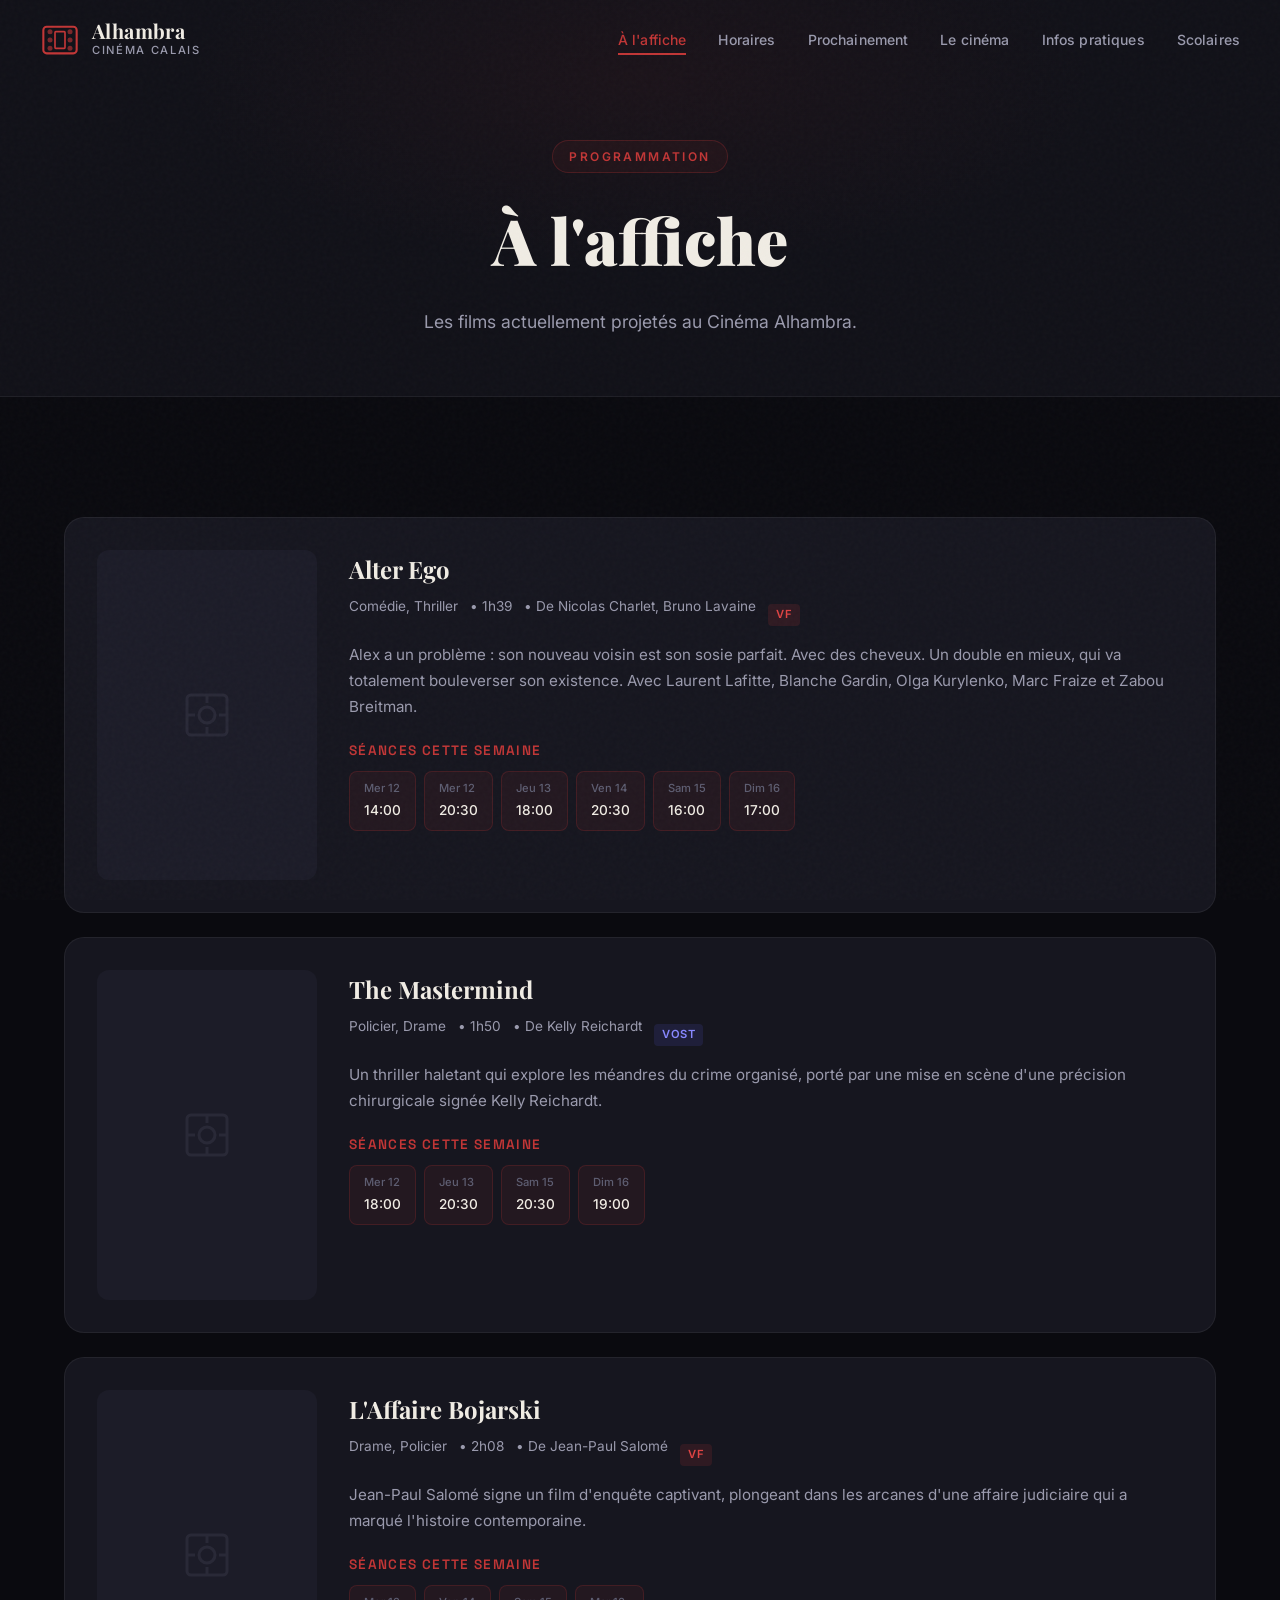
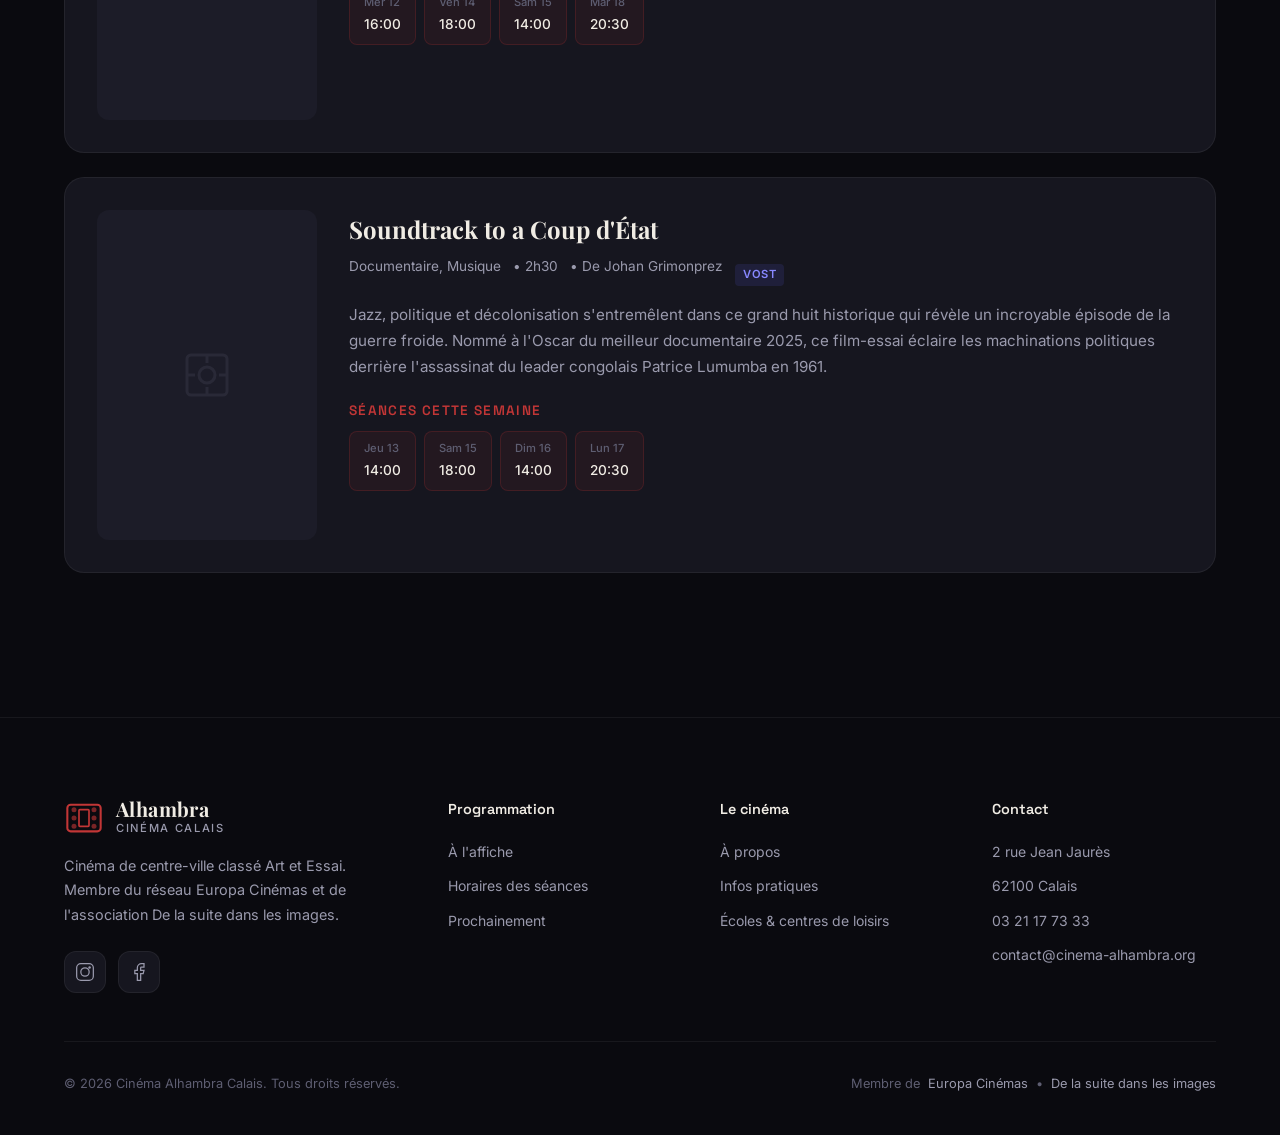
==== a-laffiche.html @ 700be6c0 "Site complet : 6 pages, films réels, couleur rouge Alhambra - Remplace le doré (#d4a847) par le roug" ====
<!DOCTYPE html>
<html lang="fr">
<head>
    <meta charset="UTF-8">
    <meta name="viewport" content="width=device-width, initial-scale=1.0">
    <title>À l'affiche — Cinéma Alhambra Calais</title>
    <meta name="description" content="Films actuellement à l'affiche au Cinéma Alhambra de Calais. Programmation Art et Essai.">
    <link rel="icon" type="image/svg+xml" href="data:image/svg+xml,<svg xmlns='http://www.w3.org/2000/svg' viewBox='0 0 100 100'><text y='.9em' font-size='90'>🎬</text></svg>">
    <link rel="preconnect" href="https://fonts.googleapis.com">
    <link rel="preconnect" href="https://fonts.gstatic.com" crossorigin>
    <link href="https://fonts.googleapis.com/css2?family=Playfair+Display:ital,wght@0,400;0,700;0,900;1,400&family=Inter:wght@300;400;500;600;700&family=Space+Grotesk:wght@400;500;600;700&display=swap" rel="stylesheet">
    <link rel="stylesheet" href="styles.css">
</head>
<body>
    <div class="cursor-glow" id="cursorGlow"></div>
    <div class="film-grain"></div>

    <!-- Navigation -->
    <header class="navbar" id="navbar">
        <div class="navbar-inner">
            <a href="index.html" class="logo">
                <div class="logo-icon"><svg viewBox="0 0 48 48" fill="none"><rect x="4" y="8" width="40" height="32" rx="4" stroke="currentColor" stroke-width="2.5"/><circle cx="12" cy="14" r="3" fill="currentColor" opacity="0.6"/><circle cx="12" cy="24" r="3" fill="currentColor" opacity="0.6"/><circle cx="12" cy="34" r="3" fill="currentColor" opacity="0.6"/><circle cx="36" cy="14" r="3" fill="currentColor" opacity="0.6"/><circle cx="36" cy="24" r="3" fill="currentColor" opacity="0.6"/><circle cx="36" cy="34" r="3" fill="currentColor" opacity="0.6"/><rect x="18" y="14" width="12" height="20" rx="1" stroke="currentColor" stroke-width="2"/></svg></div>
                <div class="logo-text"><span class="logo-name">Alhambra</span><span class="logo-sub">Cinéma Calais</span></div>
            </a>
            <nav class="nav-links">
                <a href="a-laffiche.html" class="nav-link active">À l'affiche</a>
                <a href="horaires.html" class="nav-link">Horaires</a>
                <a href="prochainement.html" class="nav-link">Prochainement</a>
                <a href="le-cinema.html" class="nav-link">Le cinéma</a>
                <a href="infos-pratiques.html" class="nav-link">Infos pratiques</a>
                <a href="scolaires.html" class="nav-link">Scolaires</a>
            </nav>
            <button class="menu-toggle" id="menuToggle" aria-label="Menu"><span></span><span></span><span></span></button>
        </div>
    </header>

    <div class="mobile-nav" id="mobileNav">
        <nav class="mobile-nav-links">
            <a href="a-laffiche.html" class="mobile-nav-link">À l'affiche</a>
            <a href="horaires.html" class="mobile-nav-link">Horaires</a>
            <a href="prochainement.html" class="mobile-nav-link">Prochainement</a>
            <a href="le-cinema.html" class="mobile-nav-link">Le cinéma</a>
            <a href="infos-pratiques.html" class="mobile-nav-link">Infos pratiques</a>
            <a href="scolaires.html" class="mobile-nav-link">Scolaires</a>
        </nav>
    </div>

    <!-- Page Header -->
    <section class="page-header">
        <div class="container">
            <span class="section-tag">Programmation</span>
            <h1>À l'affiche</h1>
            <p>Les films actuellement projetés au Cinéma Alhambra.</p>
        </div>
    </section>

    <!-- Films détaillés -->
    <section class="section">
        <div class="container">

            <!-- Alter Ego -->
            <div class="film-detail reveal">
                <div class="film-detail-poster">
                    <svg viewBox="0 0 24 24" fill="none" stroke="currentColor" stroke-width="1.5"><rect x="2" y="2" width="20" height="20" rx="2"/><circle cx="12" cy="12" r="4"/><path d="M2 12h4m12 0h4M12 2v4m0 12v4"/></svg>
                </div>
                <div class="film-detail-content">
                    <h2>Alter Ego</h2>
                    <div class="film-detail-meta">
                        <span>Comédie, Thriller</span>
                        <span>&bull; 1h39</span>
                        <span>&bull; De Nicolas Charlet, Bruno Lavaine</span>
                        <span class="film-badge vf">VF</span>
                    </div>
                    <p class="film-detail-synopsis">Alex a un problème : son nouveau voisin est son sosie parfait. Avec des cheveux. Un double en mieux, qui va totalement bouleverser son existence. Avec Laurent Lafitte, Blanche Gardin, Olga Kurylenko, Marc Fraize et Zabou Breitman.</p>
                    <div class="film-detail-seances">
                        <h3>Séances cette semaine</h3>
                        <div class="seance-tags">
                            <div class="seance-tag"><span class="seance-day">Mer 12</span>14:00</div>
                            <div class="seance-tag"><span class="seance-day">Mer 12</span>20:30</div>
                            <div class="seance-tag"><span class="seance-day">Jeu 13</span>18:00</div>
                            <div class="seance-tag"><span class="seance-day">Ven 14</span>20:30</div>
                            <div class="seance-tag"><span class="seance-day">Sam 15</span>16:00</div>
                            <div class="seance-tag"><span class="seance-day">Dim 16</span>17:00</div>
                        </div>
                    </div>
                </div>
            </div>

            <!-- The Mastermind -->
            <div class="film-detail reveal">
                <div class="film-detail-poster">
                    <svg viewBox="0 0 24 24" fill="none" stroke="currentColor" stroke-width="1.5"><rect x="2" y="2" width="20" height="20" rx="2"/><circle cx="12" cy="12" r="4"/><path d="M2 12h4m12 0h4M12 2v4m0 12v4"/></svg>
                </div>
                <div class="film-detail-content">
                    <h2>The Mastermind</h2>
                    <div class="film-detail-meta">
                        <span>Policier, Drame</span>
                        <span>&bull; 1h50</span>
                        <span>&bull; De Kelly Reichardt</span>
                        <span class="film-badge vost">VOST</span>
                    </div>
                    <p class="film-detail-synopsis">Un thriller haletant qui explore les méandres du crime organisé, porté par une mise en scène d'une précision chirurgicale signée Kelly Reichardt.</p>
                    <div class="film-detail-seances">
                        <h3>Séances cette semaine</h3>
                        <div class="seance-tags">
                            <div class="seance-tag"><span class="seance-day">Mer 12</span>18:00</div>
                            <div class="seance-tag"><span class="seance-day">Jeu 13</span>20:30</div>
                            <div class="seance-tag"><span class="seance-day">Sam 15</span>20:30</div>
                            <div class="seance-tag"><span class="seance-day">Dim 16</span>19:00</div>
                        </div>
                    </div>
                </div>
            </div>

            <!-- L'Affaire Bojarski -->
            <div class="film-detail reveal">
                <div class="film-detail-poster">
                    <svg viewBox="0 0 24 24" fill="none" stroke="currentColor" stroke-width="1.5"><rect x="2" y="2" width="20" height="20" rx="2"/><circle cx="12" cy="12" r="4"/><path d="M2 12h4m12 0h4M12 2v4m0 12v4"/></svg>
                </div>
                <div class="film-detail-content">
                    <h2>L'Affaire Bojarski</h2>
                    <div class="film-detail-meta">
                        <span>Drame, Policier</span>
                        <span>&bull; 2h08</span>
                        <span>&bull; De Jean-Paul Salomé</span>
                        <span class="film-badge vf">VF</span>
                    </div>
                    <p class="film-detail-synopsis">Jean-Paul Salomé signe un film d'enquête captivant, plongeant dans les arcanes d'une affaire judiciaire qui a marqué l'histoire contemporaine.</p>
                    <div class="film-detail-seances">
                        <h3>Séances cette semaine</h3>
                        <div class="seance-tags">
                            <div class="seance-tag"><span class="seance-day">Mer 12</span>16:00</div>
                            <div class="seance-tag"><span class="seance-day">Ven 14</span>18:00</div>
                            <div class="seance-tag"><span class="seance-day">Sam 15</span>14:00</div>
                            <div class="seance-tag"><span class="seance-day">Mar 18</span>20:30</div>
                        </div>
                    </div>
                </div>
            </div>

            <!-- Soundtrack to a Coup d'État -->
            <div class="film-detail reveal">
                <div class="film-detail-poster">
                    <svg viewBox="0 0 24 24" fill="none" stroke="currentColor" stroke-width="1.5"><rect x="2" y="2" width="20" height="20" rx="2"/><circle cx="12" cy="12" r="4"/><path d="M2 12h4m12 0h4M12 2v4m0 12v4"/></svg>
                </div>
                <div class="film-detail-content">
                    <h2>Soundtrack to a Coup d'État</h2>
                    <div class="film-detail-meta">
                        <span>Documentaire, Musique</span>
                        <span>&bull; 2h30</span>
                        <span>&bull; De Johan Grimonprez</span>
                        <span class="film-badge vost">VOST</span>
                    </div>
                    <p class="film-detail-synopsis">Jazz, politique et décolonisation s'entremêlent dans ce grand huit historique qui révèle un incroyable épisode de la guerre froide. Nommé à l'Oscar du meilleur documentaire 2025, ce film-essai éclaire les machinations politiques derrière l'assassinat du leader congolais Patrice Lumumba en 1961.</p>
                    <div class="film-detail-seances">
                        <h3>Séances cette semaine</h3>
                        <div class="seance-tags">
                            <div class="seance-tag"><span class="seance-day">Jeu 13</span>14:00</div>
                            <div class="seance-tag"><span class="seance-day">Sam 15</span>18:00</div>
                            <div class="seance-tag"><span class="seance-day">Dim 16</span>14:00</div>
                            <div class="seance-tag"><span class="seance-day">Lun 17</span>20:30</div>
                        </div>
                    </div>
                </div>
            </div>

        </div>
    </section>

    <!-- Footer -->
    <footer class="footer">
        <div class="container">
            <div class="footer-grid">
                <div class="footer-brand">
                    <a href="index.html" class="logo">
                        <div class="logo-icon"><svg viewBox="0 0 48 48" fill="none"><rect x="4" y="8" width="40" height="32" rx="4" stroke="currentColor" stroke-width="2.5"/><circle cx="12" cy="14" r="3" fill="currentColor" opacity="0.6"/><circle cx="12" cy="24" r="3" fill="currentColor" opacity="0.6"/><circle cx="12" cy="34" r="3" fill="currentColor" opacity="0.6"/><circle cx="36" cy="14" r="3" fill="currentColor" opacity="0.6"/><circle cx="36" cy="24" r="3" fill="currentColor" opacity="0.6"/><circle cx="36" cy="34" r="3" fill="currentColor" opacity="0.6"/><rect x="18" y="14" width="12" height="20" rx="1" stroke="currentColor" stroke-width="2"/></svg></div>
                        <div class="logo-text"><span class="logo-name">Alhambra</span><span class="logo-sub">Cinéma Calais</span></div>
                    </a>
                    <p class="footer-desc">Cinéma de centre-ville classé Art et Essai. Membre du réseau Europa Cinémas et de l'association De la suite dans les images.</p>
                    <div class="footer-social">
                        <a href="https://www.instagram.com/alhambracalais/" target="_blank" rel="noopener noreferrer" aria-label="Instagram" class="social-link"><svg viewBox="0 0 24 24" fill="none" stroke="currentColor" stroke-width="1.5"><rect x="2" y="2" width="20" height="20" rx="5"/><circle cx="12" cy="12" r="5"/><circle cx="17.5" cy="6.5" r="1.5" fill="currentColor" stroke="none"/></svg></a>
                        <a href="https://www.facebook.com/alhambracalais" target="_blank" rel="noopener noreferrer" aria-label="Facebook" class="social-link"><svg viewBox="0 0 24 24" fill="none" stroke="currentColor" stroke-width="1.5"><path d="M18 2h-3a5 5 0 0 0-5 5v3H7v4h3v8h4v-8h3l1-4h-4V7a1 1 0 0 1 1-1h3z"/></svg></a>
                    </div>
                </div>
                <div class="footer-links-group"><h4>Programmation</h4><ul><li><a href="a-laffiche.html">À l'affiche</a></li><li><a href="horaires.html">Horaires des séances</a></li><li><a href="prochainement.html">Prochainement</a></li></ul></div>
                <div class="footer-links-group"><h4>Le cinéma</h4><ul><li><a href="le-cinema.html">À propos</a></li><li><a href="infos-pratiques.html">Infos pratiques</a></li><li><a href="scolaires.html">Écoles & centres de loisirs</a></li></ul></div>
                <div class="footer-links-group"><h4>Contact</h4><ul><li>2 rue Jean Jaurès</li><li>62100 Calais</li><li><a href="tel:+33321177333">03 21 17 73 33</a></li><li><a href="mailto:contact@cinema-alhambra.org">contact@cinema-alhambra.org</a></li></ul></div>
            </div>
            <div class="footer-bottom">
                <p>&copy; 2026 Cinéma Alhambra Calais. Tous droits réservés.</p>
                <div class="footer-partners"><span>Membre de</span><a href="https://www.europa-cinemas.org/" target="_blank" rel="noopener noreferrer">Europa Cinémas</a><span>&bull;</span><a href="https://www.delasuitedanslesimages.org/" target="_blank" rel="noopener noreferrer">De la suite dans les images</a></div>
            </div>
        </div>
    </footer>
    <script src="script.js"></script>
</body>
</html>
---- styles.css ----
/* ============================================
   CINEMA ALHAMBRA — Modern Redesign
   ============================================ */

/* --- CSS Variables --- */
:root {
    /* Colors */
    --bg-primary: #0a0a0f;
    --bg-secondary: #111118;
    --bg-card: #16161f;
    --bg-card-hover: #1c1c28;

    --text-primary: #f0ece4;
    --text-secondary: #9a9aad;
    --text-muted: #5e5e72;

    --accent: #c23636;
    --accent-light: #e04444;
    --accent-dark: #a02c2c;
    --accent-glow: rgba(194, 54, 54, 0.15);

    --border: rgba(255, 255, 255, 0.06);
    --border-hover: rgba(255, 255, 255, 0.12);

    /* Typography */
    --font-display: 'Playfair Display', Georgia, serif;
    --font-body: 'Inter', -apple-system, BlinkMacSystemFont, sans-serif;
    --font-heading: 'Space Grotesk', sans-serif;

    /* Spacing */
    --section-padding: 120px;
    --container-width: 1200px;

    /* Transitions */
    --ease-out: cubic-bezier(0.16, 1, 0.3, 1);
    --ease-in-out: cubic-bezier(0.65, 0, 0.35, 1);
}

/* --- Reset & Base --- */
*, *::before, *::after {
    margin: 0;
    padding: 0;
    box-sizing: border-box;
}

html {
    font-size: 16px;
    scroll-behavior: smooth;
    -webkit-font-smoothing: antialiased;
    -moz-osx-font-smoothing: grayscale;
}

body {
    font-family: var(--font-body);
    background: var(--bg-primary);
    color: var(--text-primary);
    line-height: 1.6;
    overflow-x: hidden;
}

a {
    color: inherit;
    text-decoration: none;
}

img {
    max-width: 100%;
    display: block;
}

ul {
    list-style: none;
}

/* --- Cursor Glow --- */
.cursor-glow {
    position: fixed;
    width: 400px;
    height: 400px;
    border-radius: 50%;
    background: radial-gradient(circle, var(--accent-glow) 0%, transparent 70%);
    pointer-events: none;
    z-index: 0;
    transform: translate(-50%, -50%);
    opacity: 0;
    transition: opacity 0.5s ease;
}

body:hover .cursor-glow {
    opacity: 1;
}

/* --- Film Grain --- */
.film-grain {
    position: fixed;
    top: 0;
    left: 0;
    width: 100%;
    height: 100%;
    pointer-events: none;
    z-index: 9999;
    opacity: 0.025;
    background-image: url("data:image/svg+xml,%3Csvg viewBox='0 0 256 256' xmlns='http://www.w3.org/2000/svg'%3E%3Cfilter id='noise'%3E%3CfeTurbulence type='fractalNoise' baseFrequency='0.9' numOctaves='4' stitchTiles='stitch'/%3E%3C/filter%3E%3Crect width='100%25' height='100%25' filter='url(%23noise)'/%3E%3C/svg%3E");
    background-repeat: repeat;
}

/* --- Container --- */
.container {
    width: 100%;
    max-width: var(--container-width);
    margin: 0 auto;
    padding: 0 24px;
}

/* --- Reveal Animation --- */
.reveal {
    opacity: 0;
    transform: translateY(40px);
    transition: opacity 0.8s var(--ease-out), transform 0.8s var(--ease-out);
}

.reveal.visible {
    opacity: 1;
    transform: translateY(0);
}

/* --- Navbar --- */
.navbar {
    position: fixed;
    top: 0;
    left: 0;
    right: 0;
    z-index: 1000;
    padding: 0 24px;
    transition: background 0.4s ease, backdrop-filter 0.4s ease, box-shadow 0.4s ease;
}

.navbar.scrolled {
    background: rgba(10, 10, 15, 0.85);
    backdrop-filter: blur(20px);
    -webkit-backdrop-filter: blur(20px);
    box-shadow: 0 1px 0 var(--border);
}

.navbar-inner {
    max-width: var(--container-width);
    margin: 0 auto;
    display: flex;
    align-items: center;
    justify-content: space-between;
    height: 80px;
}

.logo {
    display: flex;
    align-items: center;
    gap: 12px;
    z-index: 1001;
}

.logo-icon {
    width: 40px;
    height: 40px;
    color: var(--accent);
}

.logo-text {
    display: flex;
    flex-direction: column;
}

.logo-name {
    font-family: var(--font-display);
    font-weight: 700;
    font-size: 1.25rem;
    letter-spacing: 0.02em;
    line-height: 1.1;
}

.logo-sub {
    font-size: 0.7rem;
    color: var(--text-secondary);
    text-transform: uppercase;
    letter-spacing: 0.15em;
    font-weight: 500;
}

.nav-links {
    display: flex;
    align-items: center;
    gap: 32px;
}

.nav-link {
    font-size: 0.875rem;
    font-weight: 500;
    color: var(--text-secondary);
    transition: color 0.3s ease;
    position: relative;
    letter-spacing: 0.01em;
}

.nav-link::after {
    content: '';
    position: absolute;
    bottom: -4px;
    left: 0;
    width: 0;
    height: 2px;
    background: var(--accent);
    transition: width 0.3s var(--ease-out);
}

.nav-link:hover {
    color: var(--text-primary);
}

.nav-link:hover::after {
    width: 100%;
}

/* Menu Toggle */
.menu-toggle {
    display: none;
    flex-direction: column;
    gap: 6px;
    background: none;
    border: none;
    cursor: pointer;
    padding: 8px;
    z-index: 1001;
}

.menu-toggle span {
    display: block;
    width: 24px;
    height: 2px;
    background: var(--text-primary);
    transition: transform 0.3s ease, opacity 0.3s ease;
}

.menu-toggle.active span:nth-child(1) {
    transform: rotate(45deg) translate(5px, 6px);
}

.menu-toggle.active span:nth-child(2) {
    opacity: 0;
}

.menu-toggle.active span:nth-child(3) {
    transform: rotate(-45deg) translate(5px, -6px);
}

/* Mobile Nav */
.mobile-nav {
    position: fixed;
    top: 0;
    left: 0;
    width: 100%;
    height: 100vh;
    background: rgba(10, 10, 15, 0.97);
    backdrop-filter: blur(24px);
    z-index: 999;
    display: flex;
    align-items: center;
    justify-content: center;
    opacity: 0;
    visibility: hidden;
    transition: opacity 0.4s ease, visibility 0.4s ease;
}

.mobile-nav.open {
    opacity: 1;
    visibility: visible;
}

.mobile-nav-links {
    display: flex;
    flex-direction: column;
    align-items: center;
    gap: 24px;
}

.mobile-nav-link {
    font-family: var(--font-display);
    font-size: 2rem;
    font-weight: 700;
    color: var(--text-secondary);
    transition: color 0.3s ease, transform 0.3s ease;
    opacity: 0;
    transform: translateY(20px);
}

.mobile-nav.open .mobile-nav-link {
    opacity: 1;
    transform: translateY(0);
}

.mobile-nav.open .mobile-nav-link:nth-child(1) { transition-delay: 0.1s; }
.mobile-nav.open .mobile-nav-link:nth-child(2) { transition-delay: 0.15s; }
.mobile-nav.open .mobile-nav-link:nth-child(3) { transition-delay: 0.2s; }
.mobile-nav.open .mobile-nav-link:nth-child(4) { transition-delay: 0.25s; }
.mobile-nav.open .mobile-nav-link:nth-child(5) { transition-delay: 0.3s; }
.mobile-nav.open .mobile-nav-link:nth-child(6) { transition-delay: 0.35s; }
.mobile-nav.open .mobile-nav-link:nth-child(7) { transition-delay: 0.4s; }

.mobile-nav-link:hover {
    color: var(--accent);
}

/* --- Hero --- */
.hero {
    position: relative;
    min-height: 100vh;
    display: flex;
    align-items: center;
    justify-content: center;
    overflow: hidden;
}

.hero-bg {
    position: absolute;
    inset: 0;
    z-index: 0;
}

.hero-gradient {
    position: absolute;
    inset: 0;
    background:
        radial-gradient(ellipse 80% 60% at 50% 40%, rgba(194, 54, 54, 0.08) 0%, transparent 60%),
        radial-gradient(ellipse 60% 80% at 20% 80%, rgba(194, 54, 54, 0.05) 0%, transparent 50%),
        linear-gradient(180deg, var(--bg-primary) 0%, rgba(10, 10, 15, 0.8) 50%, var(--bg-primary) 100%);
}

/* Film Strip Decoration */
.film-strip {
    position: absolute;
    top: 0;
    width: 48px;
    height: 100%;
    opacity: 0.04;
    background:
        repeating-linear-gradient(
            180deg,
            transparent 0px,
            transparent 8px,
            var(--text-primary) 8px,
            var(--text-primary) 10px,
            transparent 10px,
            transparent 40px
        );
}

.film-strip::before {
    content: '';
    position: absolute;
    top: 0;
    width: 100%;
    height: 100%;
    background:
        repeating-linear-gradient(
            180deg,
            transparent 0px,
            transparent 12px,
            var(--text-primary) 12px,
            var(--text-primary) 28px,
            transparent 28px,
            transparent 40px
        );
    opacity: 0.3;
}

.film-strip-left {
    left: 5%;
}

.film-strip-right {
    right: 5%;
}

.hero-content {
    position: relative;
    z-index: 1;
    text-align: center;
    padding: 0 24px;
    max-width: 900px;
}

.hero-badge {
    display: inline-flex;
    align-items: center;
    gap: 8px;
    padding: 8px 20px;
    border: 1px solid var(--border-hover);
    border-radius: 100px;
    font-size: 0.8rem;
    font-weight: 500;
    color: var(--text-secondary);
    text-transform: uppercase;
    letter-spacing: 0.12em;
    margin-bottom: 32px;
    background: rgba(255, 255, 255, 0.02);
}

.badge-dot {
    width: 8px;
    height: 8px;
    border-radius: 50%;
    background: var(--accent);
    animation: pulse-dot 2s ease-in-out infinite;
}

@keyframes pulse-dot {
    0%, 100% { opacity: 1; transform: scale(1); }
    50% { opacity: 0.5; transform: scale(0.8); }
}

.hero-title {
    font-family: var(--font-display);
    font-weight: 900;
    line-height: 1.05;
    margin-bottom: 24px;
}

.title-line {
    display: block;
    font-size: clamp(3rem, 8vw, 6.5rem);
}

.title-accent {
    color: var(--accent);
    font-style: italic;
}

.hero-subtitle {
    font-size: 1.15rem;
    color: var(--text-secondary);
    line-height: 1.7;
    margin-bottom: 48px;
    font-weight: 300;
}

.hero-actions {
    display: flex;
    gap: 16px;
    justify-content: center;
    flex-wrap: wrap;
}

/* Buttons */
.btn {
    display: inline-flex;
    align-items: center;
    gap: 10px;
    padding: 14px 28px;
    border-radius: 12px;
    font-size: 0.95rem;
    font-weight: 600;
    font-family: var(--font-body);
    border: none;
    cursor: pointer;
    transition: all 0.3s var(--ease-out);
    white-space: nowrap;
}

.btn-primary {
    background: var(--accent);
    color: #fff;
}

.btn-primary:hover {
    background: var(--accent-light);
    transform: translateY(-2px);
    box-shadow: 0 8px 30px rgba(194, 54, 54, 0.35);
}

.btn-secondary {
    background: rgba(255, 255, 255, 0.06);
    color: var(--text-primary);
    border: 1px solid var(--border-hover);
}

.btn-secondary:hover {
    background: rgba(255, 255, 255, 0.1);
    border-color: rgba(255, 255, 255, 0.2);
    transform: translateY(-2px);
}

.btn-outline {
    background: transparent;
    color: var(--accent);
    border: 1px solid var(--accent);
    padding: 12px 24px;
    border-radius: 12px;
    font-size: 0.9rem;
    font-weight: 600;
    display: inline-flex;
    align-items: center;
    gap: 8px;
    transition: all 0.3s var(--ease-out);
}

.btn-outline:hover {
    background: var(--accent);
    color: #fff;
    transform: translateY(-2px);
    box-shadow: 0 8px 30px rgba(194, 54, 54, 0.25);
}

/* Scroll Indicator */
.hero-scroll-indicator {
    position: absolute;
    bottom: 40px;
    left: 50%;
    transform: translateX(-50%);
    display: flex;
    flex-direction: column;
    align-items: center;
    gap: 12px;
    color: var(--text-muted);
    font-size: 0.75rem;
    text-transform: uppercase;
    letter-spacing: 0.15em;
}

.scroll-line {
    width: 1px;
    height: 48px;
    background: linear-gradient(180deg, var(--accent) 0%, transparent 100%);
    animation: scroll-pulse 2s ease-in-out infinite;
}

@keyframes scroll-pulse {
    0%, 100% { opacity: 1; height: 48px; }
    50% { opacity: 0.3; height: 32px; }
}

/* --- Sections --- */
.section {
    padding: var(--section-padding) 0;
    position: relative;
}

.section-header {
    text-align: center;
    margin-bottom: 64px;
}

.section-tag {
    display: inline-block;
    font-size: 0.75rem;
    font-weight: 600;
    text-transform: uppercase;
    letter-spacing: 0.2em;
    color: var(--accent);
    margin-bottom: 16px;
    padding: 6px 16px;
    border: 1px solid rgba(194, 54, 54, 0.25);
    border-radius: 100px;
    background: rgba(194, 54, 54, 0.06);
}

.section-title {
    font-family: var(--font-display);
    font-size: clamp(2rem, 4vw, 3.5rem);
    font-weight: 700;
    margin-bottom: 16px;
    line-height: 1.15;
}

.section-desc {
    font-size: 1.1rem;
    color: var(--text-secondary);
    max-width: 600px;
    margin: 0 auto;
    font-weight: 300;
}

.section-cta {
    text-align: center;
    margin-top: 48px;
}

.text-accent {
    color: var(--accent);
}

/* --- Films Grid --- */
.section-films {
    background: var(--bg-secondary);
}

.films-grid {
    display: grid;
    grid-template-columns: repeat(4, 1fr);
    gap: 24px;
}

.film-card {
    display: block;
    border-radius: 16px;
    overflow: hidden;
    background: var(--bg-card);
    border: 1px solid var(--border);
    transition: all 0.4s var(--ease-out);
    transition-delay: calc(var(--delay, 0) * 0.1s);
}

.film-card:hover {
    transform: translateY(-8px);
    border-color: var(--accent);
    box-shadow: 0 20px 60px rgba(0, 0, 0, 0.4), 0 0 40px var(--accent-glow);
}

.film-poster {
    position: relative;
    aspect-ratio: 2/3;
    overflow: hidden;
    background: linear-gradient(135deg, var(--bg-card) 0%, var(--bg-card-hover) 100%);
}

.film-poster-placeholder {
    position: absolute;
    inset: 0;
    display: flex;
    align-items: center;
    justify-content: center;
    color: var(--text-muted);
    opacity: 0.3;
}

.film-poster-placeholder svg {
    width: 48px;
    height: 48px;
}

.film-overlay {
    position: absolute;
    inset: 0;
    background: linear-gradient(180deg, transparent 50%, rgba(10, 10, 15, 0.9) 100%);
    display: flex;
    align-items: flex-end;
    justify-content: center;
    padding-bottom: 20px;
    opacity: 0;
    transition: opacity 0.3s ease;
}

.film-card:hover .film-overlay {
    opacity: 1;
}

.film-cta {
    font-size: 0.85rem;
    font-weight: 600;
    color: var(--accent);
    text-transform: uppercase;
    letter-spacing: 0.1em;
}

.film-info {
    padding: 16px 20px;
}

.film-title {
    font-family: var(--font-heading);
    font-size: 1rem;
    font-weight: 600;
    margin-bottom: 4px;
}

.film-meta {
    font-size: 0.8rem;
    color: var(--text-muted);
}

/* --- Coming Soon --- */
.coming-list {
    display: flex;
    flex-direction: column;
    gap: 12px;
}

.coming-item {
    display: flex;
    align-items: center;
    gap: 24px;
    padding: 24px 32px;
    background: var(--bg-card);
    border: 1px solid var(--border);
    border-radius: 16px;
    transition: all 0.3s var(--ease-out);
}

.coming-item:hover {
    border-color: var(--accent);
    background: var(--bg-card-hover);
    transform: translateX(8px);
}

.coming-date {
    flex-shrink: 0;
    text-align: center;
    min-width: 80px;
}

.coming-day {
    display: block;
    font-family: var(--font-heading);
    font-size: 1rem;
    font-weight: 700;
    color: var(--accent);
}

.coming-info {
    flex: 1;
}

.coming-info h3 {
    font-family: var(--font-heading);
    font-size: 1.1rem;
    font-weight: 600;
    margin-bottom: 4px;
}

.coming-info p {
    font-size: 0.9rem;
    color: var(--text-secondary);
}

.coming-arrow {
    flex-shrink: 0;
    color: var(--text-muted);
    transition: color 0.3s ease, transform 0.3s ease;
}

.coming-item:hover .coming-arrow {
    color: var(--accent);
    transform: translateX(4px);
}

/* --- About --- */
.section-about {
    background: var(--bg-secondary);
}

.about-grid {
    display: grid;
    grid-template-columns: 1fr 1fr;
    gap: 80px;
    align-items: center;
}

.about-text {
    font-size: 1.05rem;
    color: var(--text-secondary);
    line-height: 1.8;
    margin-bottom: 32px;
}

.about-labels {
    display: flex;
    flex-direction: column;
    gap: 16px;
    margin-bottom: 40px;
}

.label-item {
    display: flex;
    align-items: center;
    gap: 16px;
    padding: 16px 20px;
    background: var(--bg-card);
    border-radius: 12px;
    border: 1px solid var(--border);
    transition: border-color 0.3s ease;
}

.label-item:hover {
    border-color: var(--accent);
}

.label-icon {
    width: 44px;
    height: 44px;
    display: flex;
    align-items: center;
    justify-content: center;
    border-radius: 10px;
    background: var(--accent-glow);
    color: var(--accent);
    flex-shrink: 0;
}

.label-icon svg {
    width: 22px;
    height: 22px;
}

.label-item strong {
    display: block;
    font-family: var(--font-heading);
    font-size: 0.95rem;
}

.label-item span {
    font-size: 0.8rem;
    color: var(--text-muted);
}

.about-visual {
    position: relative;
}

.about-image-wrapper {
    border-radius: 20px;
    overflow: hidden;
    border: 1px solid var(--border);
    background: var(--bg-card);
    aspect-ratio: 4/3;
    display: flex;
    align-items: center;
    justify-content: center;
}

.about-image-placeholder {
    text-align: center;
    color: var(--text-muted);
    padding: 40px;
}

.about-image-placeholder svg {
    width: 120px;
    height: 120px;
    margin: 0 auto 16px;
    opacity: 0.3;
}

.about-image-placeholder p {
    font-family: var(--font-display);
    font-size: 1.25rem;
    color: var(--text-secondary);
    margin-bottom: 4px;
}

.about-image-placeholder span {
    font-size: 0.85rem;
}

.about-stats {
    display: grid;
    grid-template-columns: repeat(3, 1fr);
    gap: 16px;
    margin-top: 24px;
}

.stat-item {
    text-align: center;
    padding: 20px 16px;
    background: var(--bg-card);
    border-radius: 12px;
    border: 1px solid var(--border);
}

.stat-number {
    display: block;
    font-family: var(--font-display);
    font-size: 2rem;
    font-weight: 700;
    color: var(--accent);
    line-height: 1;
    margin-bottom: 4px;
}

.stat-label {
    font-size: 0.8rem;
    color: var(--text-muted);
    text-transform: uppercase;
    letter-spacing: 0.1em;
}

/* --- Services --- */
.services-grid {
    display: grid;
    grid-template-columns: repeat(4, 1fr);
    gap: 24px;
}

.service-card {
    padding: 36px 28px;
    background: var(--bg-card);
    border: 1px solid var(--border);
    border-radius: 20px;
    transition: all 0.4s var(--ease-out);
    transition-delay: calc(var(--delay, 0) * 0.1s);
}

.service-card:hover {
    border-color: var(--accent);
    transform: translateY(-6px);
    box-shadow: 0 16px 48px rgba(0, 0, 0, 0.3);
}

.service-icon {
    width: 56px;
    height: 56px;
    display: flex;
    align-items: center;
    justify-content: center;
    border-radius: 14px;
    background: var(--accent-glow);
    color: var(--accent);
    margin-bottom: 20px;
}

.service-icon svg {
    width: 28px;
    height: 28px;
}

.service-card h3 {
    font-family: var(--font-heading);
    font-size: 1.15rem;
    font-weight: 600;
    margin-bottom: 12px;
}

.service-card p {
    font-size: 0.9rem;
    color: var(--text-secondary);
    line-height: 1.6;
    margin-bottom: 20px;
}

.service-link {
    display: inline-flex;
    align-items: center;
    gap: 6px;
    font-size: 0.85rem;
    font-weight: 600;
    color: var(--accent);
    transition: gap 0.3s ease;
}

.service-link:hover {
    gap: 10px;
}

/* --- Newsletter --- */
.section-newsletter {
    background: var(--bg-secondary);
}

.newsletter-card {
    background: linear-gradient(135deg, var(--bg-card) 0%, rgba(194, 54, 54, 0.03) 100%);
    border: 1px solid var(--border-hover);
    border-radius: 24px;
    padding: 64px;
    text-align: center;
    position: relative;
    overflow: hidden;
}

.newsletter-card::before {
    content: '';
    position: absolute;
    top: -100px;
    right: -100px;
    width: 300px;
    height: 300px;
    background: radial-gradient(circle, var(--accent-glow) 0%, transparent 70%);
    pointer-events: none;
}

.newsletter-icon {
    width: 64px;
    height: 64px;
    margin: 0 auto 24px;
    color: var(--accent);
}

.newsletter-card h2 {
    font-family: var(--font-display);
    font-size: 2rem;
    font-weight: 700;
    margin-bottom: 12px;
}

.newsletter-card p {
    color: var(--text-secondary);
    margin-bottom: 32px;
    font-size: 1.05rem;
}

.newsletter-form {
    display: flex;
    gap: 12px;
    max-width: 500px;
    margin: 0 auto;
}

.newsletter-input {
    flex: 1;
    padding: 14px 20px;
    border-radius: 12px;
    border: 1px solid var(--border-hover);
    background: var(--bg-primary);
    color: var(--text-primary);
    font-size: 0.95rem;
    font-family: var(--font-body);
    outline: none;
    transition: border-color 0.3s ease;
}

.newsletter-input::placeholder {
    color: var(--text-muted);
}

.newsletter-input:focus {
    border-color: var(--accent);
}

/* --- Info Section --- */
.info-grid {
    display: grid;
    grid-template-columns: repeat(4, 1fr);
    gap: 24px;
}

.info-card {
    padding: 32px 24px;
    background: var(--bg-card);
    border: 1px solid var(--border);
    border-radius: 20px;
    text-align: center;
    transition: all 0.3s var(--ease-out);
}

.info-card:hover {
    border-color: var(--accent);
    transform: translateY(-4px);
}

.info-icon {
    width: 48px;
    height: 48px;
    margin: 0 auto 20px;
    color: var(--accent);
}

.info-card h3 {
    font-family: var(--font-heading);
    font-size: 1rem;
    font-weight: 600;
    margin-bottom: 8px;
}

.info-card p {
    font-size: 0.9rem;
    color: var(--text-secondary);
    line-height: 1.5;
    margin-bottom: 8px;
}

.info-detail {
    font-size: 0.8rem;
    color: var(--text-muted);
}

.info-link {
    display: inline-block;
    font-size: 0.85rem;
    font-weight: 600;
    color: var(--accent);
    margin-top: 4px;
    transition: opacity 0.3s ease;
}

.info-link:hover {
    opacity: 0.8;
}

/* --- Footer --- */
.footer {
    padding: 80px 0 40px;
    border-top: 1px solid var(--border);
    background: var(--bg-primary);
}

.footer-grid {
    display: grid;
    grid-template-columns: 1.5fr 1fr 1fr 1fr;
    gap: 48px;
    padding-bottom: 48px;
    border-bottom: 1px solid var(--border);
}

.footer-desc {
    color: var(--text-secondary);
    font-size: 0.9rem;
    line-height: 1.7;
    margin-top: 16px;
    margin-bottom: 24px;
}

.footer-social {
    display: flex;
    gap: 12px;
}

.social-link {
    width: 42px;
    height: 42px;
    display: flex;
    align-items: center;
    justify-content: center;
    border-radius: 12px;
    background: var(--bg-card);
    border: 1px solid var(--border);
    color: var(--text-secondary);
    transition: all 0.3s ease;
}

.social-link svg {
    width: 20px;
    height: 20px;
}

.social-link:hover {
    color: var(--accent);
    border-color: var(--accent);
    transform: translateY(-2px);
}

.footer-links-group h4 {
    font-family: var(--font-heading);
    font-size: 0.9rem;
    font-weight: 600;
    margin-bottom: 20px;
    color: var(--text-primary);
}

.footer-links-group li {
    margin-bottom: 12px;
}

.footer-links-group a,
.footer-links-group li {
    font-size: 0.875rem;
    color: var(--text-secondary);
    transition: color 0.3s ease;
}

.footer-links-group a:hover {
    color: var(--accent);
}

.footer-bottom {
    display: flex;
    align-items: center;
    justify-content: space-between;
    padding-top: 32px;
    flex-wrap: wrap;
    gap: 16px;
}

.footer-bottom p {
    font-size: 0.8rem;
    color: var(--text-muted);
}

.footer-partners {
    display: flex;
    align-items: center;
    gap: 8px;
    font-size: 0.8rem;
    color: var(--text-muted);
}

.footer-partners a {
    color: var(--text-secondary);
    transition: color 0.3s ease;
}

.footer-partners a:hover {
    color: var(--accent);
}

/* --- Film Badges --- */
.film-badge {
    display: inline-block;
    padding: 2px 8px;
    border-radius: 4px;
    font-size: 0.7rem;
    font-weight: 600;
    text-transform: uppercase;
    letter-spacing: 0.05em;
    margin-top: 8px;
}
.film-badge.vf { background: rgba(194, 54, 54, 0.15); color: var(--accent-light); }
.film-badge.vost { background: rgba(100, 100, 255, 0.12); color: #8888ff; }

/* --- Page Header (subpages) --- */
.page-header {
    padding: 140px 0 60px;
    text-align: center;
    position: relative;
    background: var(--bg-secondary);
    border-bottom: 1px solid var(--border);
}
.page-header::before {
    content: '';
    position: absolute;
    inset: 0;
    background: radial-gradient(ellipse 60% 80% at 50% 20%, rgba(194, 54, 54, 0.06) 0%, transparent 60%);
    pointer-events: none;
}
.page-header h1 {
    font-family: var(--font-display);
    font-size: clamp(2.5rem, 5vw, 4rem);
    font-weight: 900;
    margin-bottom: 16px;
    position: relative;
}
.page-header p {
    font-size: 1.1rem;
    color: var(--text-secondary);
    max-width: 600px;
    margin: 0 auto;
    position: relative;
}

/* --- Film Detail Card --- */
.film-detail {
    display: grid;
    grid-template-columns: 220px 1fr;
    gap: 32px;
    padding: 32px;
    background: var(--bg-card);
    border: 1px solid var(--border);
    border-radius: 20px;
    margin-bottom: 24px;
    transition: border-color 0.3s ease;
}
.film-detail:hover { border-color: var(--border-hover); }
.film-detail-poster {
    aspect-ratio: 2/3;
    border-radius: 12px;
    overflow: hidden;
    background: var(--bg-card-hover);
    display: flex;
    align-items: center;
    justify-content: center;
}
.film-detail-poster svg { width: 48px; height: 48px; color: var(--text-muted); opacity: 0.2; }
.film-detail-content h2 {
    font-family: var(--font-display);
    font-size: 1.5rem;
    font-weight: 700;
    margin-bottom: 8px;
}
.film-detail-meta {
    display: flex;
    flex-wrap: wrap;
    gap: 12px;
    margin-bottom: 16px;
    font-size: 0.85rem;
    color: var(--text-secondary);
}
.film-detail-synopsis {
    color: var(--text-secondary);
    line-height: 1.7;
    margin-bottom: 20px;
    font-size: 0.95rem;
}
.film-detail-seances h3 {
    font-family: var(--font-heading);
    font-size: 0.85rem;
    font-weight: 600;
    margin-bottom: 10px;
    color: var(--accent);
    text-transform: uppercase;
    letter-spacing: 0.1em;
}
.seance-tags { display: flex; flex-wrap: wrap; gap: 8px; }
.seance-tag {
    padding: 8px 14px;
    border-radius: 8px;
    background: rgba(194, 54, 54, 0.08);
    border: 1px solid rgba(194, 54, 54, 0.2);
    font-size: 0.85rem;
    font-weight: 500;
    color: var(--text-primary);
    transition: all 0.3s ease;
}
.seance-tag:hover { background: var(--accent); color: #fff; border-color: var(--accent); }
.seance-tag .seance-day { font-size: 0.7rem; color: var(--text-muted); display: block; margin-bottom: 2px; }
.seance-tag:hover .seance-day { color: rgba(255,255,255,0.7); }

/* --- Horaires Table --- */
.horaires-grid { display: grid; grid-template-columns: 1fr; gap: 24px; }
.horaire-film {
    background: var(--bg-card);
    border: 1px solid var(--border);
    border-radius: 16px;
    overflow: hidden;
}
.horaire-film:hover { border-color: var(--border-hover); }
.horaire-film-header {
    display: flex;
    align-items: center;
    gap: 20px;
    padding: 20px 24px;
    border-bottom: 1px solid var(--border);
}
.horaire-film-header h3 { font-family: var(--font-heading); font-size: 1.1rem; font-weight: 600; }
.horaire-days { display: grid; grid-template-columns: repeat(7, 1fr); gap: 1px; background: var(--border); }
.horaire-day { padding: 14px 8px; text-align: center; background: var(--bg-card); }
.horaire-day-name { display: block; font-size: 0.7rem; font-weight: 600; text-transform: uppercase; letter-spacing: 0.1em; color: var(--text-muted); margin-bottom: 6px; }
.horaire-day-date { display: block; font-size: 0.65rem; color: var(--text-muted); margin-bottom: 10px; }
.horaire-time { display: block; padding: 5px 6px; border-radius: 6px; background: rgba(194, 54, 54, 0.08); color: var(--text-primary); font-size: 0.8rem; font-weight: 500; margin-bottom: 4px; transition: background 0.3s ease; }
.horaire-time:hover { background: var(--accent); color: #fff; }
.horaire-no-seance { font-size: 0.75rem; color: var(--text-muted); opacity: 0.5; }

/* --- Tarifs Table --- */
.tarifs-table { width: 100%; border-collapse: collapse; margin: 32px 0; }
.tarifs-table th, .tarifs-table td { padding: 14px 20px; text-align: left; border-bottom: 1px solid var(--border); }
.tarifs-table th { font-family: var(--font-heading); font-weight: 600; font-size: 0.8rem; text-transform: uppercase; letter-spacing: 0.1em; color: var(--accent); background: rgba(194, 54, 54, 0.05); }
.tarifs-table td { color: var(--text-secondary); font-size: 0.95rem; }
.tarifs-table tr:hover td { background: var(--bg-card-hover); }
.tarifs-table .price { font-family: var(--font-heading); font-weight: 700; color: var(--text-primary); }

/* --- Content Blocks --- */
.content-block { display: grid; grid-template-columns: 1fr 1fr; gap: 60px; align-items: center; margin-bottom: 80px; }
.content-block.reverse { direction: rtl; }
.content-block.reverse > * { direction: ltr; }
.content-block h2 { font-family: var(--font-display); font-size: 2rem; font-weight: 700; margin-bottom: 16px; }
.content-block p { color: var(--text-secondary); line-height: 1.8; margin-bottom: 16px; }
.content-visual { background: var(--bg-card); border: 1px solid var(--border); border-radius: 20px; aspect-ratio: 4/3; display: flex; align-items: center; justify-content: center; flex-direction: column; color: var(--text-muted); gap: 12px; font-size: 0.9rem; }
.content-visual svg { width: 64px; height: 64px; opacity: 0.2; }

/* --- Programs Grid (scolaires) --- */
.programs-grid { display: grid; grid-template-columns: repeat(3, 1fr); gap: 24px; }
.program-card { padding: 36px 28px; background: var(--bg-card); border: 1px solid var(--border); border-radius: 20px; transition: all 0.3s var(--ease-out); }
.program-card:hover { border-color: var(--accent); transform: translateY(-4px); }
.program-card h3 { font-family: var(--font-heading); font-size: 1.1rem; font-weight: 600; margin-bottom: 12px; color: var(--accent); }
.program-card p { font-size: 0.9rem; color: var(--text-secondary); line-height: 1.6; }
.program-card .program-level { font-size: 0.75rem; text-transform: uppercase; letter-spacing: 0.1em; color: var(--text-muted); margin-bottom: 8px; display: block; }

/* --- Nav active state --- */
.nav-link.active { color: var(--accent); }
.nav-link.active::after { width: 100%; }

/* ============================================
   RESPONSIVE
   ============================================ */

@media (max-width: 1024px) {
    .nav-links {
        display: none;
    }

    .menu-toggle {
        display: flex;
    }

    .films-grid {
        grid-template-columns: repeat(2, 1fr);
    }

    .services-grid {
        grid-template-columns: repeat(2, 1fr);
    }

    .info-grid {
        grid-template-columns: repeat(2, 1fr);
    }

    .about-grid {
        grid-template-columns: 1fr;
        gap: 48px;
    }

    .footer-grid {
        grid-template-columns: 1fr 1fr;
        gap: 40px;
    }

    .content-block {
        grid-template-columns: 1fr;
        gap: 32px;
    }

    .content-block.reverse {
        direction: ltr;
    }

    .film-detail {
        grid-template-columns: 180px 1fr;
        gap: 24px;
    }

    .horaire-days {
        grid-template-columns: repeat(4, 1fr);
    }

    .programs-grid {
        grid-template-columns: repeat(2, 1fr);
    }
}

@media (max-width: 768px) {
    :root {
        --section-padding: 80px;
    }

    .hero-title .title-line {
        font-size: clamp(2.2rem, 10vw, 4rem);
    }

    .hero-subtitle {
        font-size: 1rem;
    }

    .hero-actions {
        flex-direction: column;
        align-items: center;
    }

    .films-grid {
        grid-template-columns: repeat(2, 1fr);
        gap: 16px;
    }

    .services-grid {
        grid-template-columns: 1fr;
    }

    .info-grid {
        grid-template-columns: 1fr;
    }

    .newsletter-card {
        padding: 40px 24px;
    }

    .newsletter-form {
        flex-direction: column;
    }

    .footer-grid {
        grid-template-columns: 1fr;
        gap: 32px;
    }

    .footer-bottom {
        flex-direction: column;
        text-align: center;
    }

    .coming-item {
        padding: 16px 20px;
        gap: 16px;
    }

    .film-strip {
        display: none;
    }

    .cursor-glow {
        display: none;
    }

    .film-detail {
        grid-template-columns: 1fr;
    }

    .film-detail-poster {
        max-width: 220px;
    }

    .horaire-days {
        grid-template-columns: repeat(3, 1fr);
    }

    .programs-grid {
        grid-template-columns: 1fr;
    }
}

@media (max-width: 480px) {
    :root {
        --section-padding: 60px;
    }

    .navbar-inner {
        height: 64px;
    }

    .logo-icon {
        width: 32px;
        height: 32px;
    }

    .logo-name {
        font-size: 1.1rem;
    }

    .films-grid {
        grid-template-columns: 1fr 1fr;
        gap: 12px;
    }

    .film-info {
        padding: 12px 14px;
    }

    .film-title {
        font-size: 0.9rem;
    }

    .section-title {
        font-size: 1.75rem;
    }

    .about-stats {
        grid-template-columns: repeat(3, 1fr);
        gap: 8px;
    }

    .stat-number {
        font-size: 1.5rem;
    }

    .horaire-days {
        grid-template-columns: repeat(2, 1fr);
    }

    .page-header {
        padding: 120px 0 40px;
    }
}

/* --- Smooth loading --- */
@keyframes fadeInUp {
    from {
        opacity: 0;
        transform: translateY(30px);
    }
    to {
        opacity: 1;
        transform: translateY(0);
    }
}

/* --- Shimmer effect on cards --- */
@keyframes shimmer {
    0% { background-position: -200% 0; }
    100% { background-position: 200% 0; }
}

.film-poster-placeholder {
    background: linear-gradient(
        90deg,
        var(--bg-card) 25%,
        var(--bg-card-hover) 50%,
        var(--bg-card) 75%
    );
    background-size: 200% 100%;
    animation: shimmer 3s ease-in-out infinite;
}
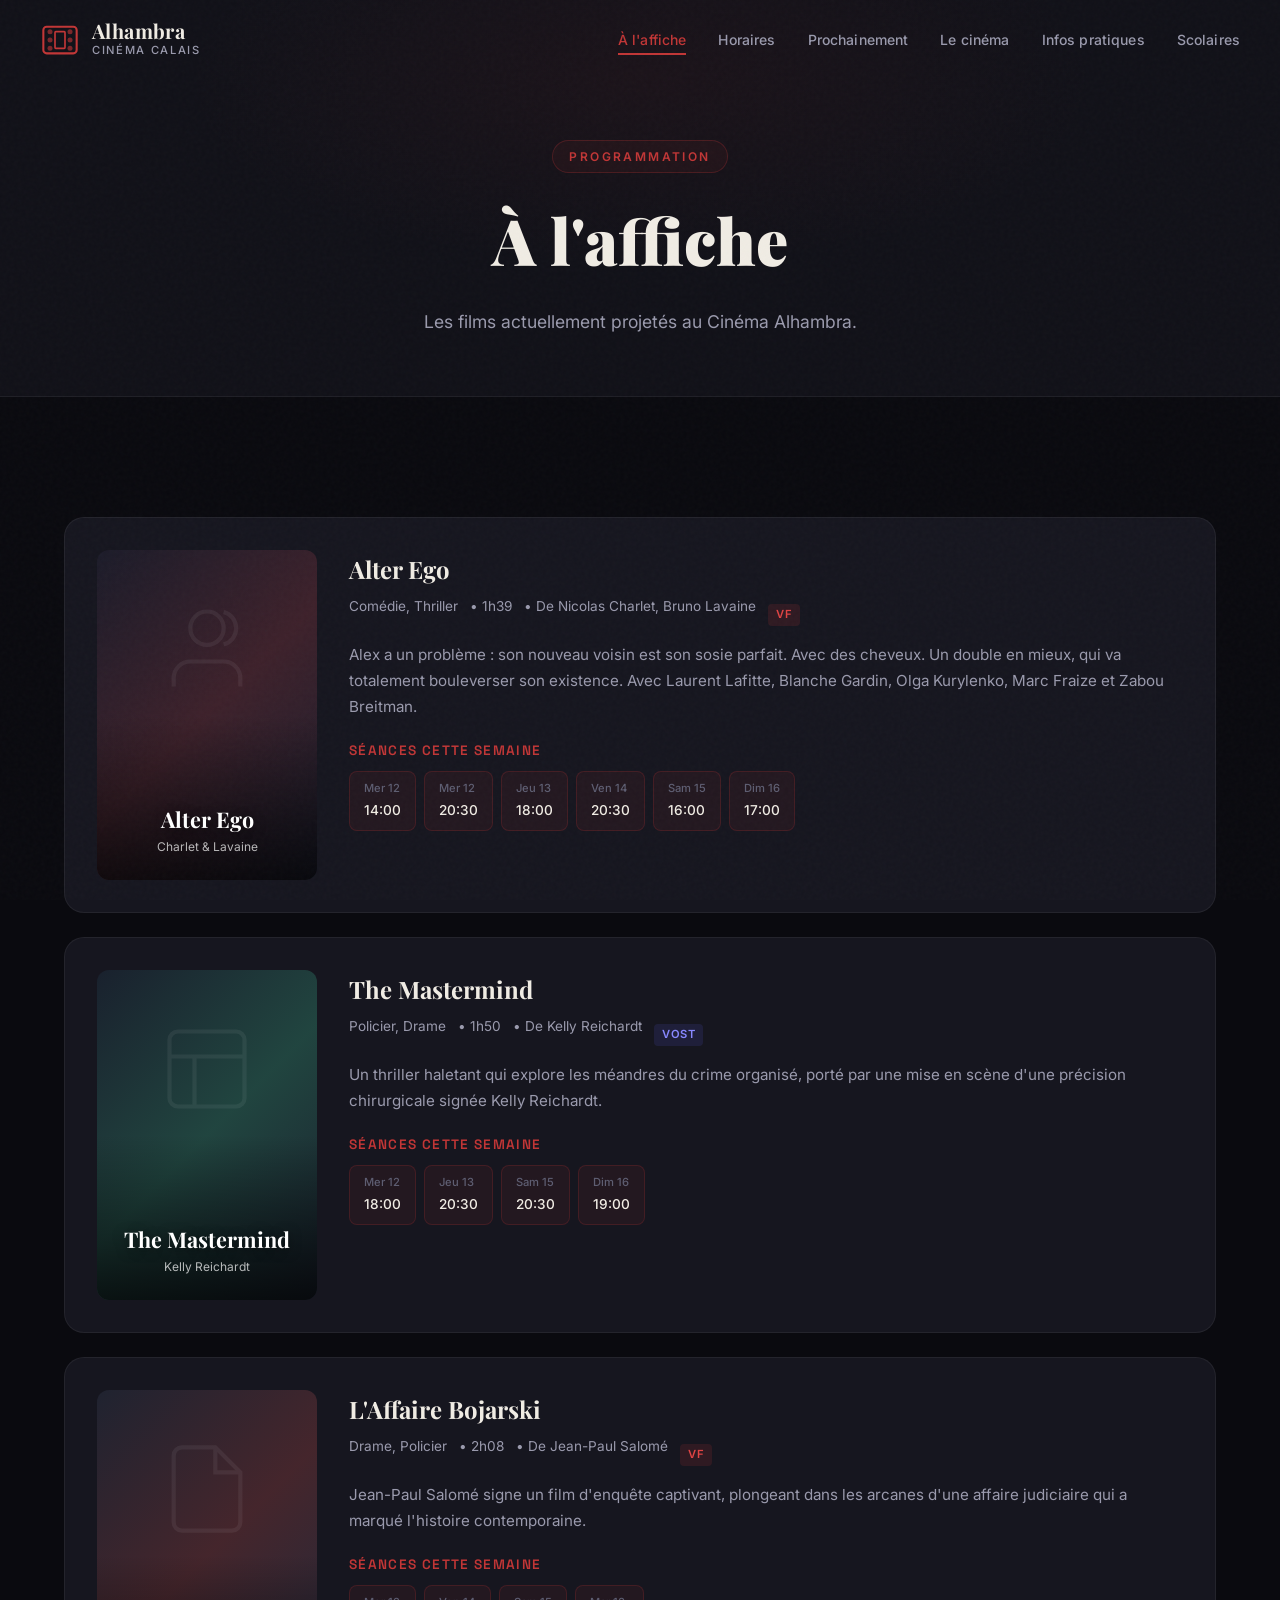
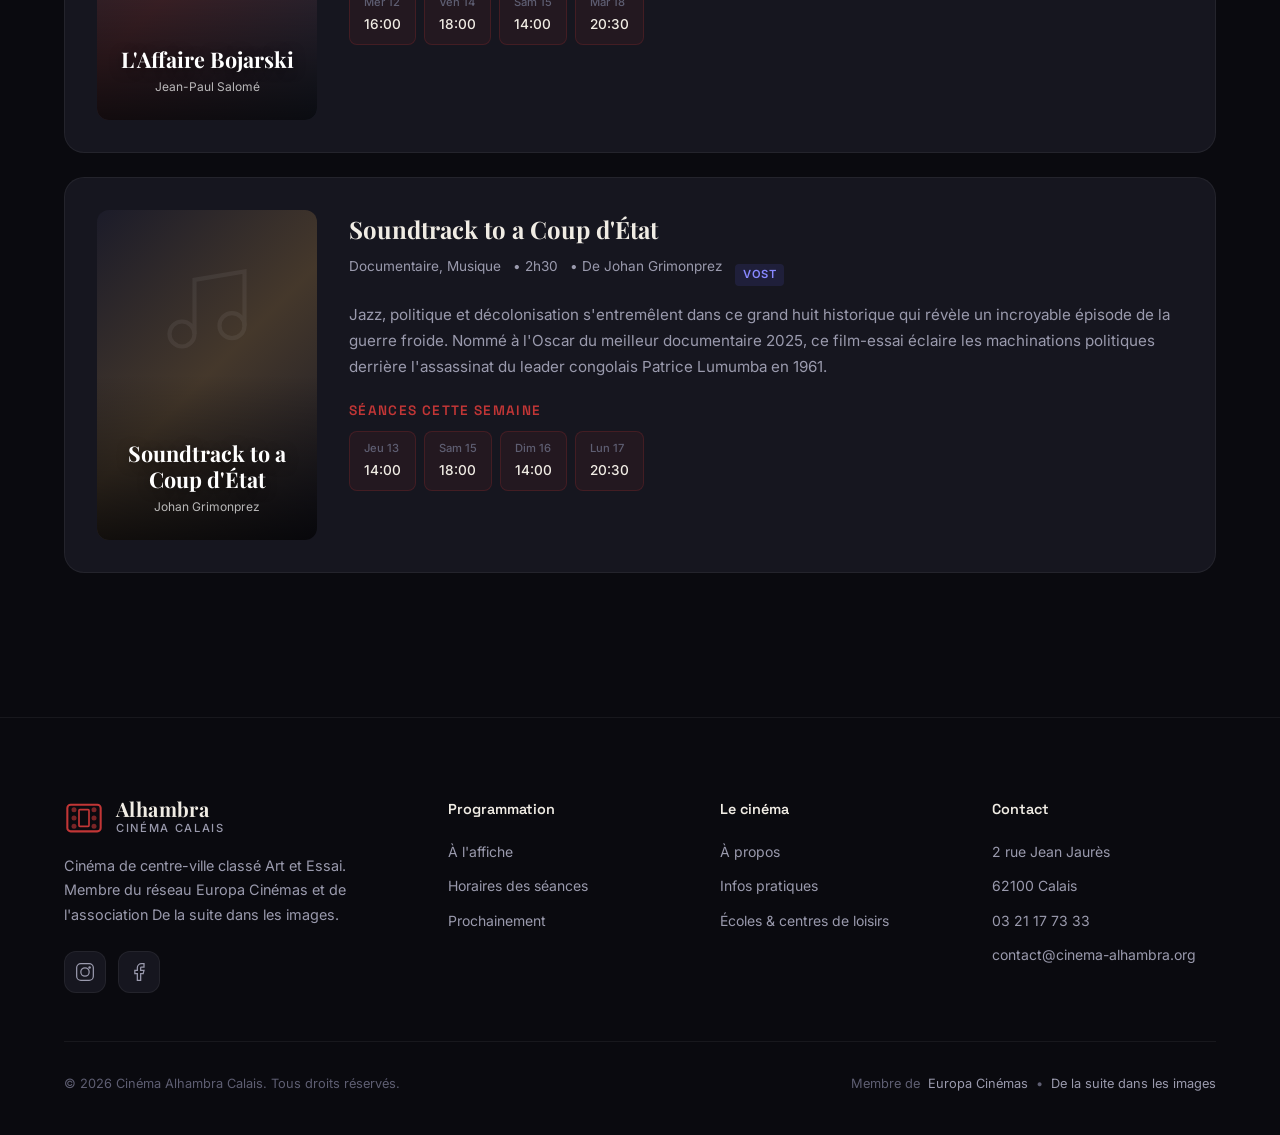
==== commit 134a32d0: "Add stylized film poster cards with gradient backgrounds and film info Replace generic SVG placehold" ====
--- a/a-laffiche.html
+++ b/a-laffiche.html
@@ -60,8 +60,10 @@
 
             <!-- Alter Ego -->
             <div class="film-detail reveal">
-                <div class="film-detail-poster">
-                    <svg viewBox="0 0 24 24" fill="none" stroke="currentColor" stroke-width="1.5"><rect x="2" y="2" width="20" height="20" rx="2"/><circle cx="12" cy="12" r="4"/><path d="M2 12h4m12 0h4M12 2v4m0 12v4"/></svg>
+                <div class="film-detail-poster poster-styled poster-alter-ego">
+                    <svg class="poster-icon" viewBox="0 0 24 24" fill="none" stroke="currentColor" stroke-width="1"><path d="M20 21v-2a4 4 0 0 0-4-4H8a4 4 0 0 0-4 4v2"/><circle cx="12" cy="7" r="4"/><path d="M16 3.13a4 4 0 0 1 0 7.75"/></svg>
+                    <span class="poster-title">Alter Ego</span>
+                    <span class="poster-director">Charlet &amp; Lavaine</span>
                 </div>
                 <div class="film-detail-content">
                     <h2>Alter Ego</h2>
@@ -88,8 +90,10 @@
 
             <!-- The Mastermind -->
             <div class="film-detail reveal">
-                <div class="film-detail-poster">
-                    <svg viewBox="0 0 24 24" fill="none" stroke="currentColor" stroke-width="1.5"><rect x="2" y="2" width="20" height="20" rx="2"/><circle cx="12" cy="12" r="4"/><path d="M2 12h4m12 0h4M12 2v4m0 12v4"/></svg>
+                <div class="film-detail-poster poster-styled poster-mastermind">
+                    <svg class="poster-icon" viewBox="0 0 24 24" fill="none" stroke="currentColor" stroke-width="1"><rect x="3" y="3" width="18" height="18" rx="2"/><path d="M3 9h18M9 21V9"/></svg>
+                    <span class="poster-title">The Mastermind</span>
+                    <span class="poster-director">Kelly Reichardt</span>
                 </div>
                 <div class="film-detail-content">
                     <h2>The Mastermind</h2>
@@ -114,8 +118,10 @@
 
             <!-- L'Affaire Bojarski -->
             <div class="film-detail reveal">
-                <div class="film-detail-poster">
-                    <svg viewBox="0 0 24 24" fill="none" stroke="currentColor" stroke-width="1.5"><rect x="2" y="2" width="20" height="20" rx="2"/><circle cx="12" cy="12" r="4"/><path d="M2 12h4m12 0h4M12 2v4m0 12v4"/></svg>
+                <div class="film-detail-poster poster-styled poster-bojarski">
+                    <svg class="poster-icon" viewBox="0 0 24 24" fill="none" stroke="currentColor" stroke-width="1"><path d="M14 2H6a2 2 0 0 0-2 2v16a2 2 0 0 0 2 2h12a2 2 0 0 0 2-2V8z"/><polyline points="14 2 14 8 20 8"/></svg>
+                    <span class="poster-title">L'Affaire Bojarski</span>
+                    <span class="poster-director">Jean-Paul Salomé</span>
                 </div>
                 <div class="film-detail-content">
                     <h2>L'Affaire Bojarski</h2>
@@ -140,8 +146,10 @@
 
             <!-- Soundtrack to a Coup d'État -->
             <div class="film-detail reveal">
-                <div class="film-detail-poster">
-                    <svg viewBox="0 0 24 24" fill="none" stroke="currentColor" stroke-width="1.5"><rect x="2" y="2" width="20" height="20" rx="2"/><circle cx="12" cy="12" r="4"/><path d="M2 12h4m12 0h4M12 2v4m0 12v4"/></svg>
+                <div class="film-detail-poster poster-styled poster-soundtrack">
+                    <svg class="poster-icon" viewBox="0 0 24 24" fill="none" stroke="currentColor" stroke-width="1"><path d="M9 18V5l12-2v13"/><circle cx="6" cy="18" r="3"/><circle cx="18" cy="16" r="3"/></svg>
+                    <span class="poster-title">Soundtrack to a Coup d'État</span>
+                    <span class="poster-director">Johan Grimonprez</span>
                 </div>
                 <div class="film-detail-content">
                     <h2>Soundtrack to a Coup d'État</h2>
--- a/styles.css
+++ b/styles.css
@@ -1570,3 +1570,138 @@
     background-size: 200% 100%;
     animation: shimmer 3s ease-in-out infinite;
 }
+
+/* --- Stylized Film Poster Cards --- */
+.film-poster-styled {
+    position: absolute;
+    inset: 0;
+    display: flex;
+    flex-direction: column;
+    align-items: center;
+    justify-content: flex-end;
+    padding: 20px 16px;
+    text-align: center;
+    overflow: hidden;
+}
+.film-poster-styled::before {
+    content: '';
+    position: absolute;
+    inset: 0;
+    opacity: 0.15;
+    z-index: 0;
+}
+.film-poster-styled::after {
+    content: '';
+    position: absolute;
+    bottom: 0;
+    left: 0;
+    right: 0;
+    height: 60%;
+    background: linear-gradient(to top, rgba(0,0,0,0.85), transparent);
+    z-index: 1;
+}
+.film-poster-styled .poster-title {
+    position: relative;
+    z-index: 2;
+    font-family: var(--font-display);
+    font-size: 1.15rem;
+    font-weight: 700;
+    line-height: 1.2;
+    margin-bottom: 6px;
+    color: #fff;
+    text-shadow: 0 2px 12px rgba(0,0,0,0.6);
+}
+.film-poster-styled .poster-director {
+    position: relative;
+    z-index: 2;
+    font-size: 0.7rem;
+    color: rgba(255,255,255,0.7);
+    font-weight: 400;
+    letter-spacing: 0.05em;
+}
+.film-poster-styled .poster-icon {
+    position: absolute;
+    top: 50%;
+    left: 50%;
+    transform: translate(-50%, -60%);
+    z-index: 1;
+    opacity: 0.08;
+    width: 80px;
+    height: 80px;
+    color: #fff;
+}
+
+/* Per-film gradient backgrounds */
+.poster-alter-ego::before {
+    background: linear-gradient(135deg, #1a1a2e, #c23636, #16213e);
+}
+.poster-mastermind::before {
+    background: linear-gradient(135deg, #0f3443, #34e89e, #0f3443);
+}
+.poster-bojarski::before {
+    background: linear-gradient(135deg, #2c3e50, #e74c3c, #3d5a80);
+}
+.poster-soundtrack::before {
+    background: linear-gradient(135deg, #1a1a2e, #e8a838, #0d0d1a);
+}
+
+/* Film detail page poster styling */
+.film-detail-poster.poster-styled {
+    position: relative;
+    display: flex;
+    flex-direction: column;
+    align-items: center;
+    justify-content: flex-end;
+    padding: 24px 16px;
+    text-align: center;
+    overflow: hidden;
+}
+.film-detail-poster.poster-styled::before {
+    content: '';
+    position: absolute;
+    inset: 0;
+    opacity: 0.2;
+    z-index: 0;
+}
+.film-detail-poster.poster-styled::after {
+    content: '';
+    position: absolute;
+    bottom: 0;
+    left: 0;
+    right: 0;
+    height: 50%;
+    background: linear-gradient(to top, rgba(0,0,0,0.7), transparent);
+    z-index: 1;
+}
+.film-detail-poster.poster-styled .poster-title {
+    position: relative;
+    z-index: 2;
+    font-family: var(--font-display);
+    font-size: 1.35rem;
+    font-weight: 700;
+    line-height: 1.2;
+    color: #fff;
+    text-shadow: 0 2px 12px rgba(0,0,0,0.5);
+    margin-bottom: 4px;
+}
+.film-detail-poster.poster-styled .poster-director {
+    position: relative;
+    z-index: 2;
+    font-size: 0.75rem;
+    color: rgba(255,255,255,0.7);
+}
+.film-detail-poster.poster-styled .poster-icon {
+    position: absolute;
+    top: 30%;
+    left: 50%;
+    transform: translate(-50%, -50%);
+    z-index: 1;
+    opacity: 0.06;
+    width: 100px;
+    height: 100px;
+    color: #fff;
+}
+.film-detail-poster.poster-alter-ego::before { background: linear-gradient(135deg, #1a1a2e, #c23636, #16213e); }
+.film-detail-poster.poster-mastermind::before { background: linear-gradient(135deg, #0f3443, #34e89e, #0f3443); }
+.film-detail-poster.poster-bojarski::before { background: linear-gradient(135deg, #2c3e50, #e74c3c, #3d5a80); }
+.film-detail-poster.poster-soundtrack::before { background: linear-gradient(135deg, #1a1a2e, #e8a838, #0d0d1a); }
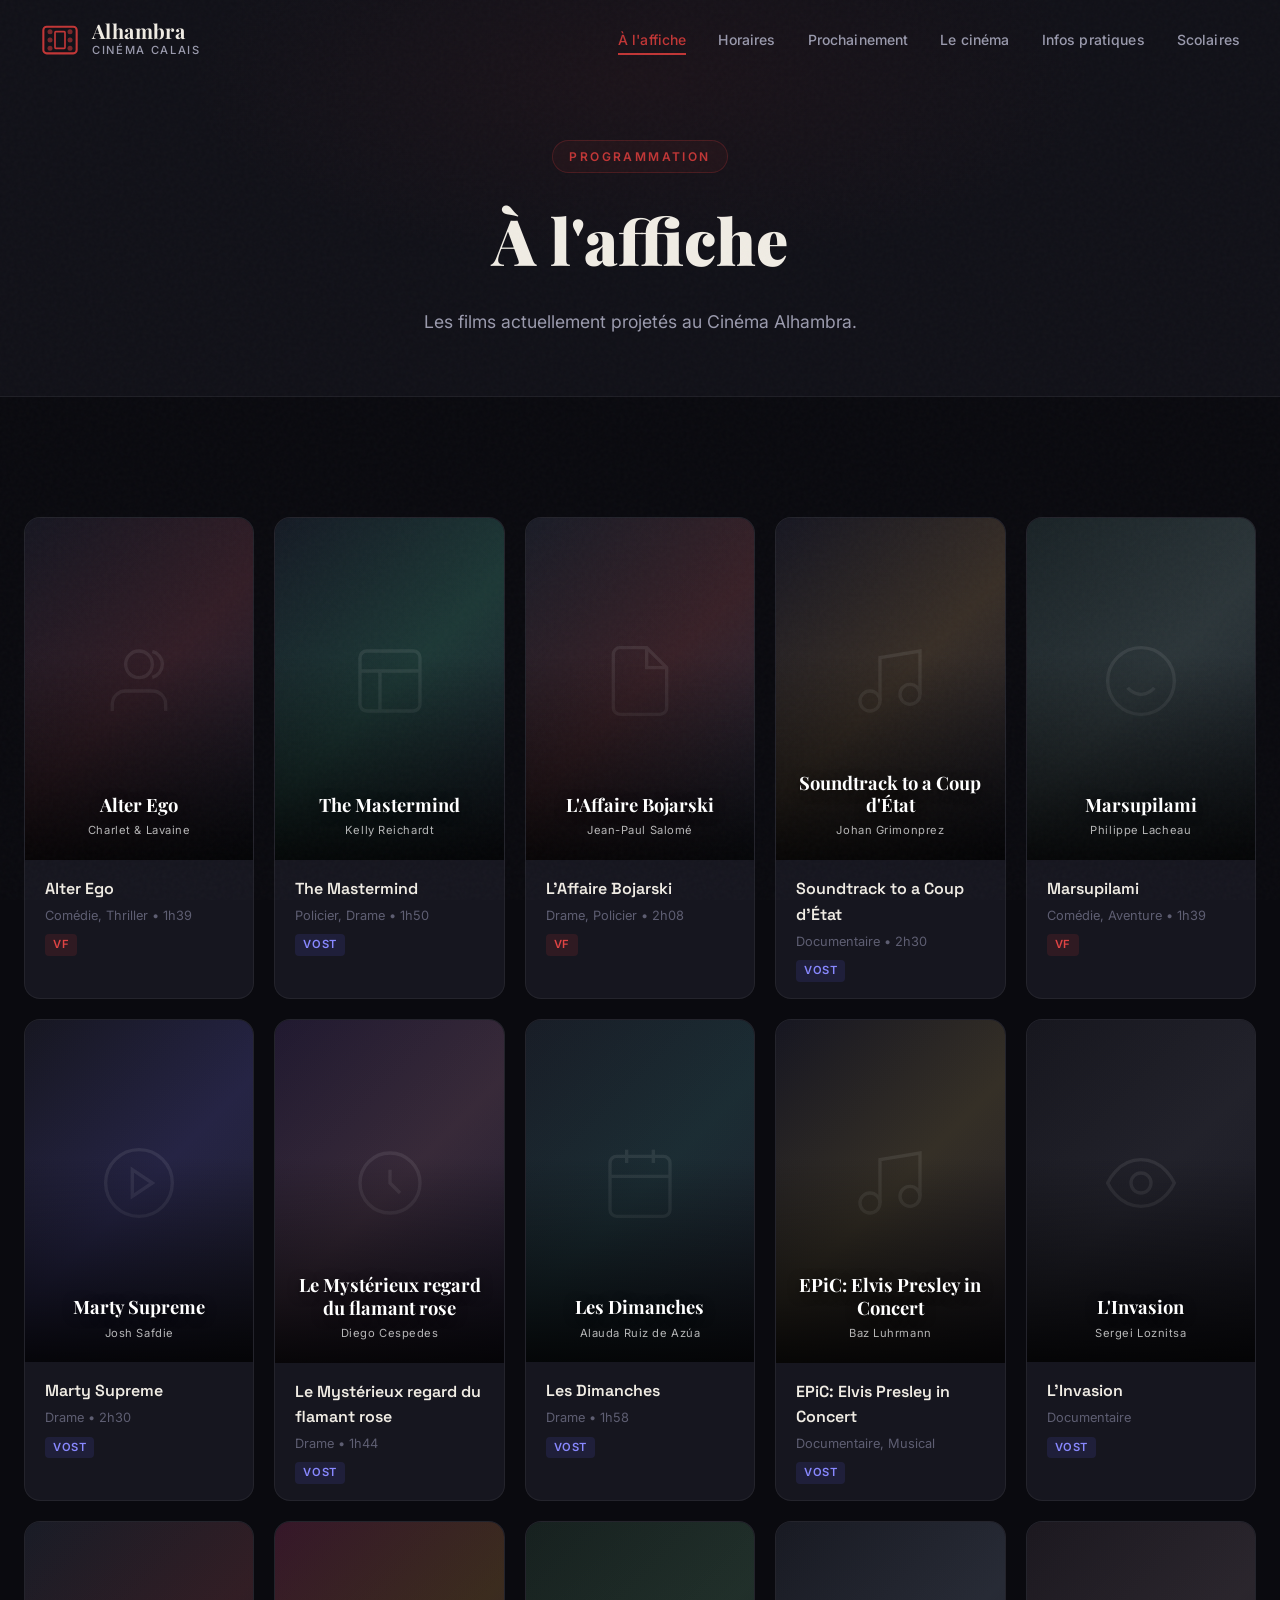
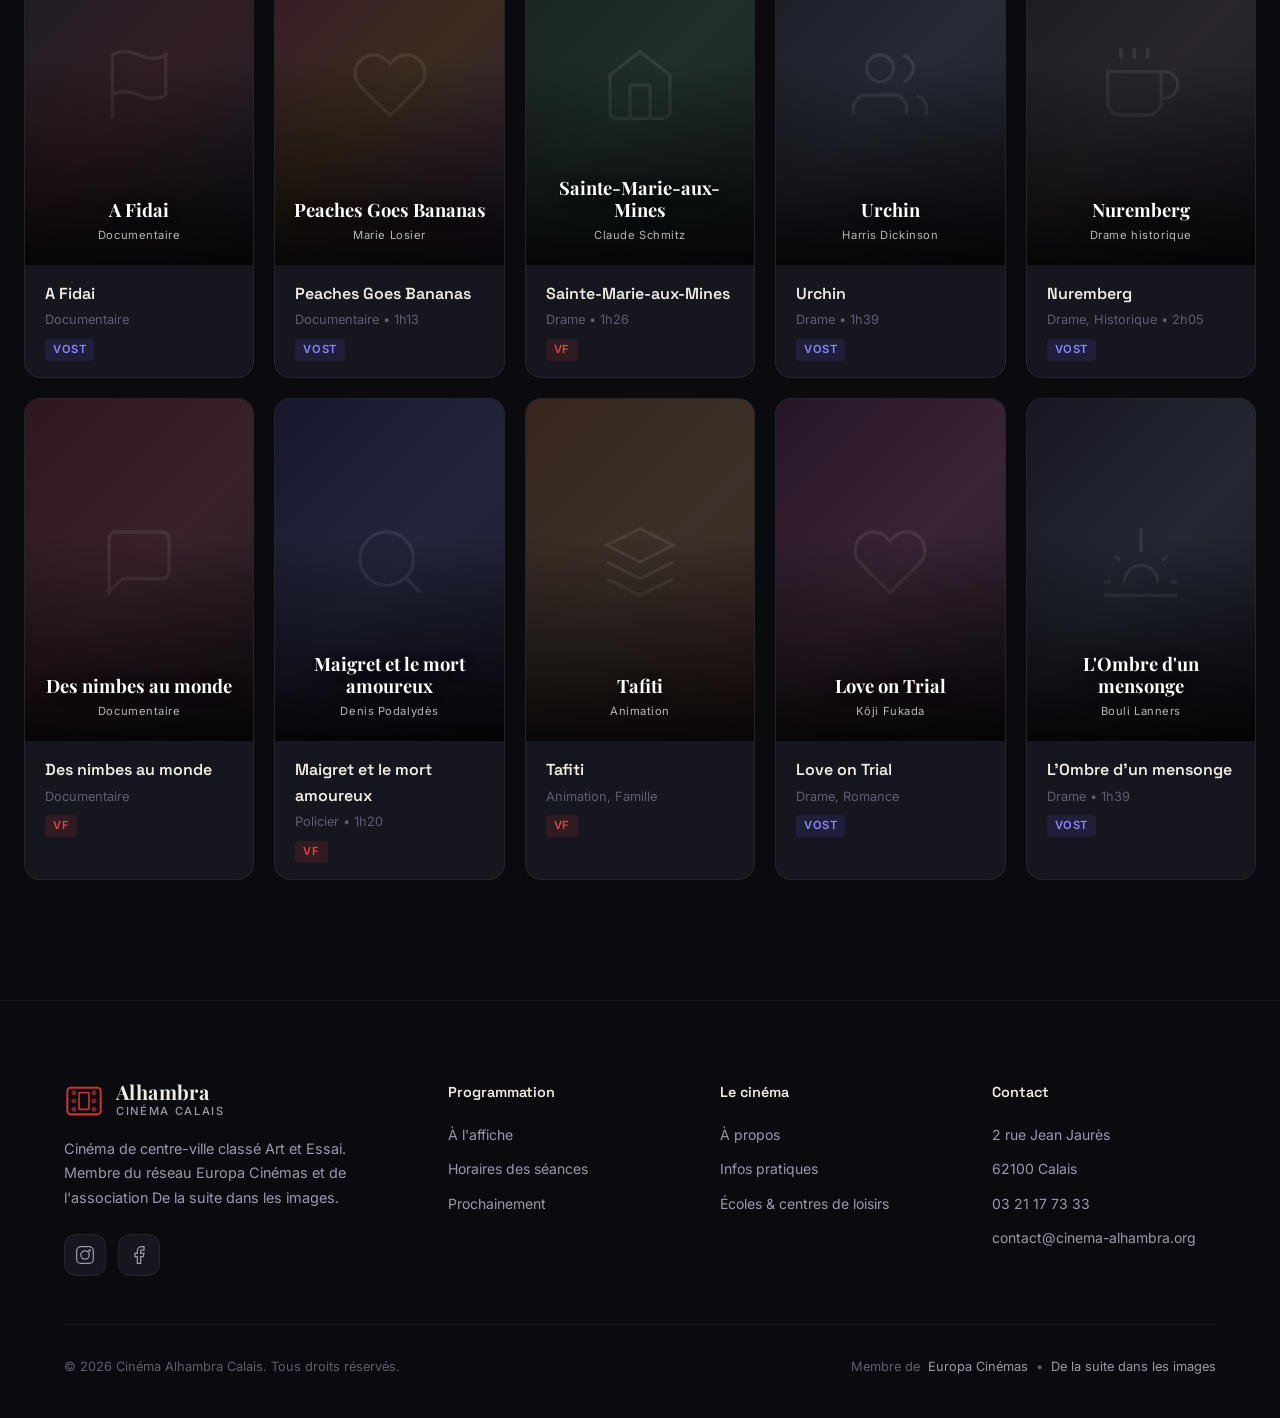
==== commit 792cef8d: "Ajouter 20 films à l'affiche avec grille 5 colonnes Remplace les 4 fiches détaillées par 20 cartes c" ====
--- a/a-laffiche.html
+++ b/a-laffiche.html
@@ -54,124 +54,332 @@
         </div>
     </section>
 
-    <!-- Films détaillés -->
+    <!-- Films à l'affiche -->
     <section class="section">
-        <div class="container">
-
-            <!-- Alter Ego -->
-            <div class="film-detail reveal">
-                <div class="film-detail-poster poster-styled poster-alter-ego">
-                    <svg class="poster-icon" viewBox="0 0 24 24" fill="none" stroke="currentColor" stroke-width="1"><path d="M20 21v-2a4 4 0 0 0-4-4H8a4 4 0 0 0-4 4v2"/><circle cx="12" cy="7" r="4"/><path d="M16 3.13a4 4 0 0 1 0 7.75"/></svg>
-                    <span class="poster-title">Alter Ego</span>
-                    <span class="poster-director">Charlet &amp; Lavaine</span>
-                </div>
-                <div class="film-detail-content">
-                    <h2>Alter Ego</h2>
-                    <div class="film-detail-meta">
-                        <span>Comédie, Thriller</span>
-                        <span>&bull; 1h39</span>
-                        <span>&bull; De Nicolas Charlet, Bruno Lavaine</span>
-                        <span class="film-badge vf">VF</span>
-                    </div>
-                    <p class="film-detail-synopsis">Alex a un problème : son nouveau voisin est son sosie parfait. Avec des cheveux. Un double en mieux, qui va totalement bouleverser son existence. Avec Laurent Lafitte, Blanche Gardin, Olga Kurylenko, Marc Fraize et Zabou Breitman.</p>
-                    <div class="film-detail-seances">
-                        <h3>Séances cette semaine</h3>
-                        <div class="seance-tags">
-                            <div class="seance-tag"><span class="seance-day">Mer 12</span>14:00</div>
-                            <div class="seance-tag"><span class="seance-day">Mer 12</span>20:30</div>
-                            <div class="seance-tag"><span class="seance-day">Jeu 13</span>18:00</div>
-                            <div class="seance-tag"><span class="seance-day">Ven 14</span>20:30</div>
-                            <div class="seance-tag"><span class="seance-day">Sam 15</span>16:00</div>
-                            <div class="seance-tag"><span class="seance-day">Dim 16</span>17:00</div>
-                        </div>
-                    </div>
-                </div>
+        <div class="container-wide">
+            <div class="affiche-grid">
+
+                <!-- 1. Alter Ego -->
+                <div class="film-card reveal" style="--delay: 0">
+                    <div class="film-poster">
+                        <div class="film-poster-styled poster-alter-ego">
+                            <svg class="poster-icon" viewBox="0 0 24 24" fill="none" stroke="currentColor" stroke-width="1"><path d="M20 21v-2a4 4 0 0 0-4-4H8a4 4 0 0 0-4 4v2"/><circle cx="12" cy="7" r="4"/><path d="M16 3.13a4 4 0 0 1 0 7.75"/></svg>
+                            <span class="poster-title">Alter Ego</span>
+                            <span class="poster-director">Charlet &amp; Lavaine</span>
+                        </div>
+                    </div>
+                    <div class="film-info">
+                        <h3 class="film-title">Alter Ego</h3>
+                        <p class="film-meta">Comédie, Thriller &bull; 1h39</p>
+                        <span class="film-badge vf">VF</span>
+                    </div>
+                </div>
+
+                <!-- 2. The Mastermind -->
+                <div class="film-card reveal" style="--delay: 1">
+                    <div class="film-poster">
+                        <div class="film-poster-styled poster-mastermind">
+                            <svg class="poster-icon" viewBox="0 0 24 24" fill="none" stroke="currentColor" stroke-width="1"><rect x="3" y="3" width="18" height="18" rx="2"/><path d="M3 9h18M9 21V9"/></svg>
+                            <span class="poster-title">The Mastermind</span>
+                            <span class="poster-director">Kelly Reichardt</span>
+                        </div>
+                    </div>
+                    <div class="film-info">
+                        <h3 class="film-title">The Mastermind</h3>
+                        <p class="film-meta">Policier, Drame &bull; 1h50</p>
+                        <span class="film-badge vost">VOST</span>
+                    </div>
+                </div>
+
+                <!-- 3. L'Affaire Bojarski -->
+                <div class="film-card reveal" style="--delay: 2">
+                    <div class="film-poster">
+                        <div class="film-poster-styled poster-bojarski">
+                            <svg class="poster-icon" viewBox="0 0 24 24" fill="none" stroke="currentColor" stroke-width="1"><path d="M14 2H6a2 2 0 0 0-2 2v16a2 2 0 0 0 2 2h12a2 2 0 0 0 2-2V8z"/><polyline points="14 2 14 8 20 8"/></svg>
+                            <span class="poster-title">L'Affaire Bojarski</span>
+                            <span class="poster-director">Jean-Paul Salomé</span>
+                        </div>
+                    </div>
+                    <div class="film-info">
+                        <h3 class="film-title">L'Affaire Bojarski</h3>
+                        <p class="film-meta">Drame, Policier &bull; 2h08</p>
+                        <span class="film-badge vf">VF</span>
+                    </div>
+                </div>
+
+                <!-- 4. Soundtrack to a Coup d'État -->
+                <div class="film-card reveal" style="--delay: 3">
+                    <div class="film-poster">
+                        <div class="film-poster-styled poster-soundtrack">
+                            <svg class="poster-icon" viewBox="0 0 24 24" fill="none" stroke="currentColor" stroke-width="1"><path d="M9 18V5l12-2v13"/><circle cx="6" cy="18" r="3"/><circle cx="18" cy="16" r="3"/></svg>
+                            <span class="poster-title">Soundtrack to a Coup d'État</span>
+                            <span class="poster-director">Johan Grimonprez</span>
+                        </div>
+                    </div>
+                    <div class="film-info">
+                        <h3 class="film-title">Soundtrack to a Coup d'État</h3>
+                        <p class="film-meta">Documentaire &bull; 2h30</p>
+                        <span class="film-badge vost">VOST</span>
+                    </div>
+                </div>
+
+                <!-- 5. Marsupilami -->
+                <div class="film-card reveal" style="--delay: 4">
+                    <div class="film-poster">
+                        <div class="film-poster-styled poster-marsupilami">
+                            <svg class="poster-icon" viewBox="0 0 24 24" fill="none" stroke="currentColor" stroke-width="1"><circle cx="12" cy="12" r="10"/><path d="M8 14s1.5 2 4 2 4-2 4-2"/><line x1="9" y1="9" x2="9.01" y2="9"/><line x1="15" y1="9" x2="15.01" y2="9"/></svg>
+                            <span class="poster-title">Marsupilami</span>
+                            <span class="poster-director">Philippe Lacheau</span>
+                        </div>
+                    </div>
+                    <div class="film-info">
+                        <h3 class="film-title">Marsupilami</h3>
+                        <p class="film-meta">Comédie, Aventure &bull; 1h39</p>
+                        <span class="film-badge vf">VF</span>
+                    </div>
+                </div>
+
+                <!-- 6. Marty Supreme -->
+                <div class="film-card reveal" style="--delay: 5">
+                    <div class="film-poster">
+                        <div class="film-poster-styled poster-marty">
+                            <svg class="poster-icon" viewBox="0 0 24 24" fill="none" stroke="currentColor" stroke-width="1"><circle cx="12" cy="12" r="10"/><polygon points="10 8 16 12 10 16 10 8"/></svg>
+                            <span class="poster-title">Marty Supreme</span>
+                            <span class="poster-director">Josh Safdie</span>
+                        </div>
+                    </div>
+                    <div class="film-info">
+                        <h3 class="film-title">Marty Supreme</h3>
+                        <p class="film-meta">Drame &bull; 2h30</p>
+                        <span class="film-badge vost">VOST</span>
+                    </div>
+                </div>
+
+                <!-- 7. Le Mystérieux regard du flamant rose -->
+                <div class="film-card reveal" style="--delay: 6">
+                    <div class="film-poster">
+                        <div class="film-poster-styled poster-flamant">
+                            <svg class="poster-icon" viewBox="0 0 24 24" fill="none" stroke="currentColor" stroke-width="1"><path d="M12 3c-4.97 0-9 4.03-9 9s4.03 9 9 9 9-4.03 9-9-4.03-9-9-9z"/><path d="M12 8v4l3 3"/></svg>
+                            <span class="poster-title">Le Mystérieux regard du flamant rose</span>
+                            <span class="poster-director">Diego Cespedes</span>
+                        </div>
+                    </div>
+                    <div class="film-info">
+                        <h3 class="film-title">Le Mystérieux regard du flamant rose</h3>
+                        <p class="film-meta">Drame &bull; 1h44</p>
+                        <span class="film-badge vost">VOST</span>
+                    </div>
+                </div>
+
+                <!-- 8. Les Dimanches -->
+                <div class="film-card reveal" style="--delay: 7">
+                    <div class="film-poster">
+                        <div class="film-poster-styled poster-dimanches">
+                            <svg class="poster-icon" viewBox="0 0 24 24" fill="none" stroke="currentColor" stroke-width="1"><rect x="3" y="4" width="18" height="18" rx="2"/><line x1="16" y1="2" x2="16" y2="6"/><line x1="8" y1="2" x2="8" y2="6"/><line x1="3" y1="10" x2="21" y2="10"/></svg>
+                            <span class="poster-title">Les Dimanches</span>
+                            <span class="poster-director">Alauda Ruiz de Azúa</span>
+                        </div>
+                    </div>
+                    <div class="film-info">
+                        <h3 class="film-title">Les Dimanches</h3>
+                        <p class="film-meta">Drame &bull; 1h58</p>
+                        <span class="film-badge vost">VOST</span>
+                    </div>
+                </div>
+
+                <!-- 9. EPiC: Elvis Presley in Concert -->
+                <div class="film-card reveal" style="--delay: 8">
+                    <div class="film-poster">
+                        <div class="film-poster-styled poster-epic">
+                            <svg class="poster-icon" viewBox="0 0 24 24" fill="none" stroke="currentColor" stroke-width="1"><path d="M9 18V5l12-2v13"/><circle cx="6" cy="18" r="3"/><circle cx="18" cy="16" r="3"/></svg>
+                            <span class="poster-title">EPiC: Elvis Presley in Concert</span>
+                            <span class="poster-director">Baz Luhrmann</span>
+                        </div>
+                    </div>
+                    <div class="film-info">
+                        <h3 class="film-title">EPiC: Elvis Presley in Concert</h3>
+                        <p class="film-meta">Documentaire, Musical</p>
+                        <span class="film-badge vost">VOST</span>
+                    </div>
+                </div>
+
+                <!-- 10. L'Invasion -->
+                <div class="film-card reveal" style="--delay: 9">
+                    <div class="film-poster">
+                        <div class="film-poster-styled poster-invasion">
+                            <svg class="poster-icon" viewBox="0 0 24 24" fill="none" stroke="currentColor" stroke-width="1"><path d="M2 12s3-7 10-7 10 7 10 7-3 7-10 7-10-7-10-7z"/><circle cx="12" cy="12" r="3"/></svg>
+                            <span class="poster-title">L'Invasion</span>
+                            <span class="poster-director">Sergei Loznitsa</span>
+                        </div>
+                    </div>
+                    <div class="film-info">
+                        <h3 class="film-title">L'Invasion</h3>
+                        <p class="film-meta">Documentaire</p>
+                        <span class="film-badge vost">VOST</span>
+                    </div>
+                </div>
+
+                <!-- 11. A Fidai -->
+                <div class="film-card reveal" style="--delay: 10">
+                    <div class="film-poster">
+                        <div class="film-poster-styled poster-fidai">
+                            <svg class="poster-icon" viewBox="0 0 24 24" fill="none" stroke="currentColor" stroke-width="1"><path d="M4 15s1-1 4-1 5 2 8 2 4-1 4-1V3s-1 1-4 1-5-2-8-2-4 1-4 1z"/><line x1="4" y1="22" x2="4" y2="15"/></svg>
+                            <span class="poster-title">A Fidai</span>
+                            <span class="poster-director">Documentaire</span>
+                        </div>
+                    </div>
+                    <div class="film-info">
+                        <h3 class="film-title">A Fidai</h3>
+                        <p class="film-meta">Documentaire</p>
+                        <span class="film-badge vost">VOST</span>
+                    </div>
+                </div>
+
+                <!-- 12. Peaches Goes Bananas -->
+                <div class="film-card reveal" style="--delay: 11">
+                    <div class="film-poster">
+                        <div class="film-poster-styled poster-peaches">
+                            <svg class="poster-icon" viewBox="0 0 24 24" fill="none" stroke="currentColor" stroke-width="1"><path d="M20.84 4.61a5.5 5.5 0 0 0-7.78 0L12 5.67l-1.06-1.06a5.5 5.5 0 0 0-7.78 7.78l1.06 1.06L12 21.23l7.78-7.78 1.06-1.06a5.5 5.5 0 0 0 0-7.78z"/></svg>
+                            <span class="poster-title">Peaches Goes Bananas</span>
+                            <span class="poster-director">Marie Losier</span>
+                        </div>
+                    </div>
+                    <div class="film-info">
+                        <h3 class="film-title">Peaches Goes Bananas</h3>
+                        <p class="film-meta">Documentaire &bull; 1h13</p>
+                        <span class="film-badge vost">VOST</span>
+                    </div>
+                </div>
+
+                <!-- 13. Sainte-Marie-aux-Mines -->
+                <div class="film-card reveal" style="--delay: 12">
+                    <div class="film-poster">
+                        <div class="film-poster-styled poster-saintemarie">
+                            <svg class="poster-icon" viewBox="0 0 24 24" fill="none" stroke="currentColor" stroke-width="1"><path d="M3 9l9-7 9 7v11a2 2 0 0 1-2 2H5a2 2 0 0 1-2-2z"/><polyline points="9 22 9 12 15 12 15 22"/></svg>
+                            <span class="poster-title">Sainte-Marie-aux-Mines</span>
+                            <span class="poster-director">Claude Schmitz</span>
+                        </div>
+                    </div>
+                    <div class="film-info">
+                        <h3 class="film-title">Sainte-Marie-aux-Mines</h3>
+                        <p class="film-meta">Drame &bull; 1h26</p>
+                        <span class="film-badge vf">VF</span>
+                    </div>
+                </div>
+
+                <!-- 14. Urchin -->
+                <div class="film-card reveal" style="--delay: 13">
+                    <div class="film-poster">
+                        <div class="film-poster-styled poster-urchin">
+                            <svg class="poster-icon" viewBox="0 0 24 24" fill="none" stroke="currentColor" stroke-width="1"><path d="M17 21v-2a4 4 0 0 0-4-4H5a4 4 0 0 0-4 4v2"/><circle cx="9" cy="7" r="4"/><path d="M23 21v-2a4 4 0 0 0-3-3.87"/><path d="M16 3.13a4 4 0 0 1 0 7.75"/></svg>
+                            <span class="poster-title">Urchin</span>
+                            <span class="poster-director">Harris Dickinson</span>
+                        </div>
+                    </div>
+                    <div class="film-info">
+                        <h3 class="film-title">Urchin</h3>
+                        <p class="film-meta">Drame &bull; 1h39</p>
+                        <span class="film-badge vost">VOST</span>
+                    </div>
+                </div>
+
+                <!-- 15. Nuremberg -->
+                <div class="film-card reveal" style="--delay: 14">
+                    <div class="film-poster">
+                        <div class="film-poster-styled poster-nuremberg">
+                            <svg class="poster-icon" viewBox="0 0 24 24" fill="none" stroke="currentColor" stroke-width="1"><path d="M18 8h1a4 4 0 0 1 0 8h-1"/><path d="M2 8h16v9a4 4 0 0 1-4 4H6a4 4 0 0 1-4-4V8z"/><line x1="6" y1="1" x2="6" y2="4"/><line x1="10" y1="1" x2="10" y2="4"/><line x1="14" y1="1" x2="14" y2="4"/></svg>
+                            <span class="poster-title">Nuremberg</span>
+                            <span class="poster-director">Drame historique</span>
+                        </div>
+                    </div>
+                    <div class="film-info">
+                        <h3 class="film-title">Nuremberg</h3>
+                        <p class="film-meta">Drame, Historique &bull; 2h05</p>
+                        <span class="film-badge vost">VOST</span>
+                    </div>
+                </div>
+
+                <!-- 16. Des nimbes au monde -->
+                <div class="film-card reveal" style="--delay: 15">
+                    <div class="film-poster">
+                        <div class="film-poster-styled poster-nimbes">
+                            <svg class="poster-icon" viewBox="0 0 24 24" fill="none" stroke="currentColor" stroke-width="1"><path d="M21 15a2 2 0 0 1-2 2H7l-4 4V5a2 2 0 0 1 2-2h14a2 2 0 0 1 2 2z"/></svg>
+                            <span class="poster-title">Des nimbes au monde</span>
+                            <span class="poster-director">Documentaire</span>
+                        </div>
+                    </div>
+                    <div class="film-info">
+                        <h3 class="film-title">Des nimbes au monde</h3>
+                        <p class="film-meta">Documentaire</p>
+                        <span class="film-badge vf">VF</span>
+                    </div>
+                </div>
+
+                <!-- 17. Maigret et le mort amoureux -->
+                <div class="film-card reveal" style="--delay: 16">
+                    <div class="film-poster">
+                        <div class="film-poster-styled poster-maigret">
+                            <svg class="poster-icon" viewBox="0 0 24 24" fill="none" stroke="currentColor" stroke-width="1"><circle cx="11" cy="11" r="8"/><line x1="21" y1="21" x2="16.65" y2="16.65"/></svg>
+                            <span class="poster-title">Maigret et le mort amoureux</span>
+                            <span class="poster-director">Denis Podalydès</span>
+                        </div>
+                    </div>
+                    <div class="film-info">
+                        <h3 class="film-title">Maigret et le mort amoureux</h3>
+                        <p class="film-meta">Policier &bull; 1h20</p>
+                        <span class="film-badge vf">VF</span>
+                    </div>
+                </div>
+
+                <!-- 18. Tafiti -->
+                <div class="film-card reveal" style="--delay: 17">
+                    <div class="film-poster">
+                        <div class="film-poster-styled poster-tafiti">
+                            <svg class="poster-icon" viewBox="0 0 24 24" fill="none" stroke="currentColor" stroke-width="1"><path d="M12 2L2 7l10 5 10-5-10-5z"/><path d="M2 17l10 5 10-5"/><path d="M2 12l10 5 10-5"/></svg>
+                            <span class="poster-title">Tafiti</span>
+                            <span class="poster-director">Animation</span>
+                        </div>
+                    </div>
+                    <div class="film-info">
+                        <h3 class="film-title">Tafiti</h3>
+                        <p class="film-meta">Animation, Famille</p>
+                        <span class="film-badge vf">VF</span>
+                    </div>
+                </div>
+
+                <!-- 19. Love on Trial -->
+                <div class="film-card reveal" style="--delay: 18">
+                    <div class="film-poster">
+                        <div class="film-poster-styled poster-lovetrial">
+                            <svg class="poster-icon" viewBox="0 0 24 24" fill="none" stroke="currentColor" stroke-width="1"><path d="M20.84 4.61a5.5 5.5 0 0 0-7.78 0L12 5.67l-1.06-1.06a5.5 5.5 0 0 0-7.78 7.78l1.06 1.06L12 21.23l7.78-7.78 1.06-1.06a5.5 5.5 0 0 0 0-7.78z"/></svg>
+                            <span class="poster-title">Love on Trial</span>
+                            <span class="poster-director">Kōji Fukada</span>
+                        </div>
+                    </div>
+                    <div class="film-info">
+                        <h3 class="film-title">Love on Trial</h3>
+                        <p class="film-meta">Drame, Romance</p>
+                        <span class="film-badge vost">VOST</span>
+                    </div>
+                </div>
+
+                <!-- 20. L'Ombre d'un mensonge -->
+                <div class="film-card reveal" style="--delay: 19">
+                    <div class="film-poster">
+                        <div class="film-poster-styled poster-ombre">
+                            <svg class="poster-icon" viewBox="0 0 24 24" fill="none" stroke="currentColor" stroke-width="1"><path d="M17 18a5 5 0 0 0-10 0"/><line x1="12" y1="2" x2="12" y2="9"/><line x1="4.22" y1="10.22" x2="5.64" y2="11.64"/><line x1="1" y1="18" x2="3" y2="18"/><line x1="21" y1="18" x2="23" y2="18"/><line x1="18.36" y1="11.64" x2="19.78" y2="10.22"/><line x1="23" y1="22" x2="1" y2="22"/></svg>
+                            <span class="poster-title">L'Ombre d'un mensonge</span>
+                            <span class="poster-director">Bouli Lanners</span>
+                        </div>
+                    </div>
+                    <div class="film-info">
+                        <h3 class="film-title">L'Ombre d'un mensonge</h3>
+                        <p class="film-meta">Drame &bull; 1h39</p>
+                        <span class="film-badge vost">VOST</span>
+                    </div>
+                </div>
+
             </div>
-
-            <!-- The Mastermind -->
-            <div class="film-detail reveal">
-                <div class="film-detail-poster poster-styled poster-mastermind">
-                    <svg class="poster-icon" viewBox="0 0 24 24" fill="none" stroke="currentColor" stroke-width="1"><rect x="3" y="3" width="18" height="18" rx="2"/><path d="M3 9h18M9 21V9"/></svg>
-                    <span class="poster-title">The Mastermind</span>
-                    <span class="poster-director">Kelly Reichardt</span>
-                </div>
-                <div class="film-detail-content">
-                    <h2>The Mastermind</h2>
-                    <div class="film-detail-meta">
-                        <span>Policier, Drame</span>
-                        <span>&bull; 1h50</span>
-                        <span>&bull; De Kelly Reichardt</span>
-                        <span class="film-badge vost">VOST</span>
-                    </div>
-                    <p class="film-detail-synopsis">Un thriller haletant qui explore les méandres du crime organisé, porté par une mise en scène d'une précision chirurgicale signée Kelly Reichardt.</p>
-                    <div class="film-detail-seances">
-                        <h3>Séances cette semaine</h3>
-                        <div class="seance-tags">
-                            <div class="seance-tag"><span class="seance-day">Mer 12</span>18:00</div>
-                            <div class="seance-tag"><span class="seance-day">Jeu 13</span>20:30</div>
-                            <div class="seance-tag"><span class="seance-day">Sam 15</span>20:30</div>
-                            <div class="seance-tag"><span class="seance-day">Dim 16</span>19:00</div>
-                        </div>
-                    </div>
-                </div>
-            </div>
-
-            <!-- L'Affaire Bojarski -->
-            <div class="film-detail reveal">
-                <div class="film-detail-poster poster-styled poster-bojarski">
-                    <svg class="poster-icon" viewBox="0 0 24 24" fill="none" stroke="currentColor" stroke-width="1"><path d="M14 2H6a2 2 0 0 0-2 2v16a2 2 0 0 0 2 2h12a2 2 0 0 0 2-2V8z"/><polyline points="14 2 14 8 20 8"/></svg>
-                    <span class="poster-title">L'Affaire Bojarski</span>
-                    <span class="poster-director">Jean-Paul Salomé</span>
-                </div>
-                <div class="film-detail-content">
-                    <h2>L'Affaire Bojarski</h2>
-                    <div class="film-detail-meta">
-                        <span>Drame, Policier</span>
-                        <span>&bull; 2h08</span>
-                        <span>&bull; De Jean-Paul Salomé</span>
-                        <span class="film-badge vf">VF</span>
-                    </div>
-                    <p class="film-detail-synopsis">Jean-Paul Salomé signe un film d'enquête captivant, plongeant dans les arcanes d'une affaire judiciaire qui a marqué l'histoire contemporaine.</p>
-                    <div class="film-detail-seances">
-                        <h3>Séances cette semaine</h3>
-                        <div class="seance-tags">
-                            <div class="seance-tag"><span class="seance-day">Mer 12</span>16:00</div>
-                            <div class="seance-tag"><span class="seance-day">Ven 14</span>18:00</div>
-                            <div class="seance-tag"><span class="seance-day">Sam 15</span>14:00</div>
-                            <div class="seance-tag"><span class="seance-day">Mar 18</span>20:30</div>
-                        </div>
-                    </div>
-                </div>
-            </div>
-
-            <!-- Soundtrack to a Coup d'État -->
-            <div class="film-detail reveal">
-                <div class="film-detail-poster poster-styled poster-soundtrack">
-                    <svg class="poster-icon" viewBox="0 0 24 24" fill="none" stroke="currentColor" stroke-width="1"><path d="M9 18V5l12-2v13"/><circle cx="6" cy="18" r="3"/><circle cx="18" cy="16" r="3"/></svg>
-                    <span class="poster-title">Soundtrack to a Coup d'État</span>
-                    <span class="poster-director">Johan Grimonprez</span>
-                </div>
-                <div class="film-detail-content">
-                    <h2>Soundtrack to a Coup d'État</h2>
-                    <div class="film-detail-meta">
-                        <span>Documentaire, Musique</span>
-                        <span>&bull; 2h30</span>
-                        <span>&bull; De Johan Grimonprez</span>
-                        <span class="film-badge vost">VOST</span>
-                    </div>
-                    <p class="film-detail-synopsis">Jazz, politique et décolonisation s'entremêlent dans ce grand huit historique qui révèle un incroyable épisode de la guerre froide. Nommé à l'Oscar du meilleur documentaire 2025, ce film-essai éclaire les machinations politiques derrière l'assassinat du leader congolais Patrice Lumumba en 1961.</p>
-                    <div class="film-detail-seances">
-                        <h3>Séances cette semaine</h3>
-                        <div class="seance-tags">
-                            <div class="seance-tag"><span class="seance-day">Jeu 13</span>14:00</div>
-                            <div class="seance-tag"><span class="seance-day">Sam 15</span>18:00</div>
-                            <div class="seance-tag"><span class="seance-day">Dim 16</span>14:00</div>
-                            <div class="seance-tag"><span class="seance-day">Lun 17</span>20:30</div>
-                        </div>
-                    </div>
-                </div>
-            </div>
-
         </div>
     </section>
 
--- a/styles.css
+++ b/styles.css
@@ -1705,3 +1705,47 @@
 .film-detail-poster.poster-mastermind::before { background: linear-gradient(135deg, #0f3443, #34e89e, #0f3443); }
 .film-detail-poster.poster-bojarski::before { background: linear-gradient(135deg, #2c3e50, #e74c3c, #3d5a80); }
 .film-detail-poster.poster-soundtrack::before { background: linear-gradient(135deg, #1a1a2e, #e8a838, #0d0d1a); }
+
+/* --- Wide Container for 5-column grid --- */
+.container-wide {
+    width: 100%;
+    max-width: 1400px;
+    margin: 0 auto;
+    padding: 0 24px;
+}
+
+/* --- 5-Column Affiche Grid --- */
+.affiche-grid {
+    display: grid;
+    grid-template-columns: repeat(5, 1fr);
+    gap: 20px;
+}
+
+/* Additional poster gradients for new films */
+.poster-marsupilami::before { background: linear-gradient(135deg, #2d6a4f, #95d5b2, #1b4332); }
+.poster-marty::before { background: linear-gradient(135deg, #1a1a2e, #6c63ff, #2d2b55); }
+.poster-flamant::before { background: linear-gradient(135deg, #5c2d91, #e88bb3, #2a1052); }
+.poster-dimanches::before { background: linear-gradient(135deg, #264653, #2a9d8f, #1a3040); }
+.poster-epic::before { background: linear-gradient(135deg, #1a1a2e, #d4af37, #2c1810); }
+.poster-invasion::before { background: linear-gradient(135deg, #1c1c1c, #555555, #0a0a0a); }
+.poster-fidai::before { background: linear-gradient(135deg, #2c3e50, #c0392b, #1a252f); }
+.poster-peaches::before { background: linear-gradient(135deg, #e91e63, #ff9800, #9c27b0); }
+.poster-saintemarie::before { background: linear-gradient(135deg, #1b5e20, #4caf50, #0d3311); }
+.poster-urchin::before { background: linear-gradient(135deg, #263238, #78909c, #1a2327); }
+.poster-nuremberg::before { background: linear-gradient(135deg, #3e2723, #8d6e63, #1b1210); }
+.poster-nimbes::before { background: linear-gradient(135deg, #b71c1c, #ef5350, #4a0e0e); }
+.poster-maigret::before { background: linear-gradient(135deg, #1a237e, #5c6bc0, #0d1247); }
+.poster-tafiti::before { background: linear-gradient(135deg, #f57f17, #ffb74d, #e65100); }
+.poster-lovetrial::before { background: linear-gradient(135deg, #880e4f, #f06292, #4a0728); }
+.poster-ombre::before { background: linear-gradient(135deg, #1a1a2e, #607d8b, #0a0a14); }
+
+/* Responsive: affiche-grid */
+@media (max-width: 1200px) {
+    .affiche-grid { grid-template-columns: repeat(4, 1fr); }
+}
+@media (max-width: 900px) {
+    .affiche-grid { grid-template-columns: repeat(3, 1fr); }
+}
+@media (max-width: 600px) {
+    .affiche-grid { grid-template-columns: repeat(2, 1fr); gap: 12px; }
+}
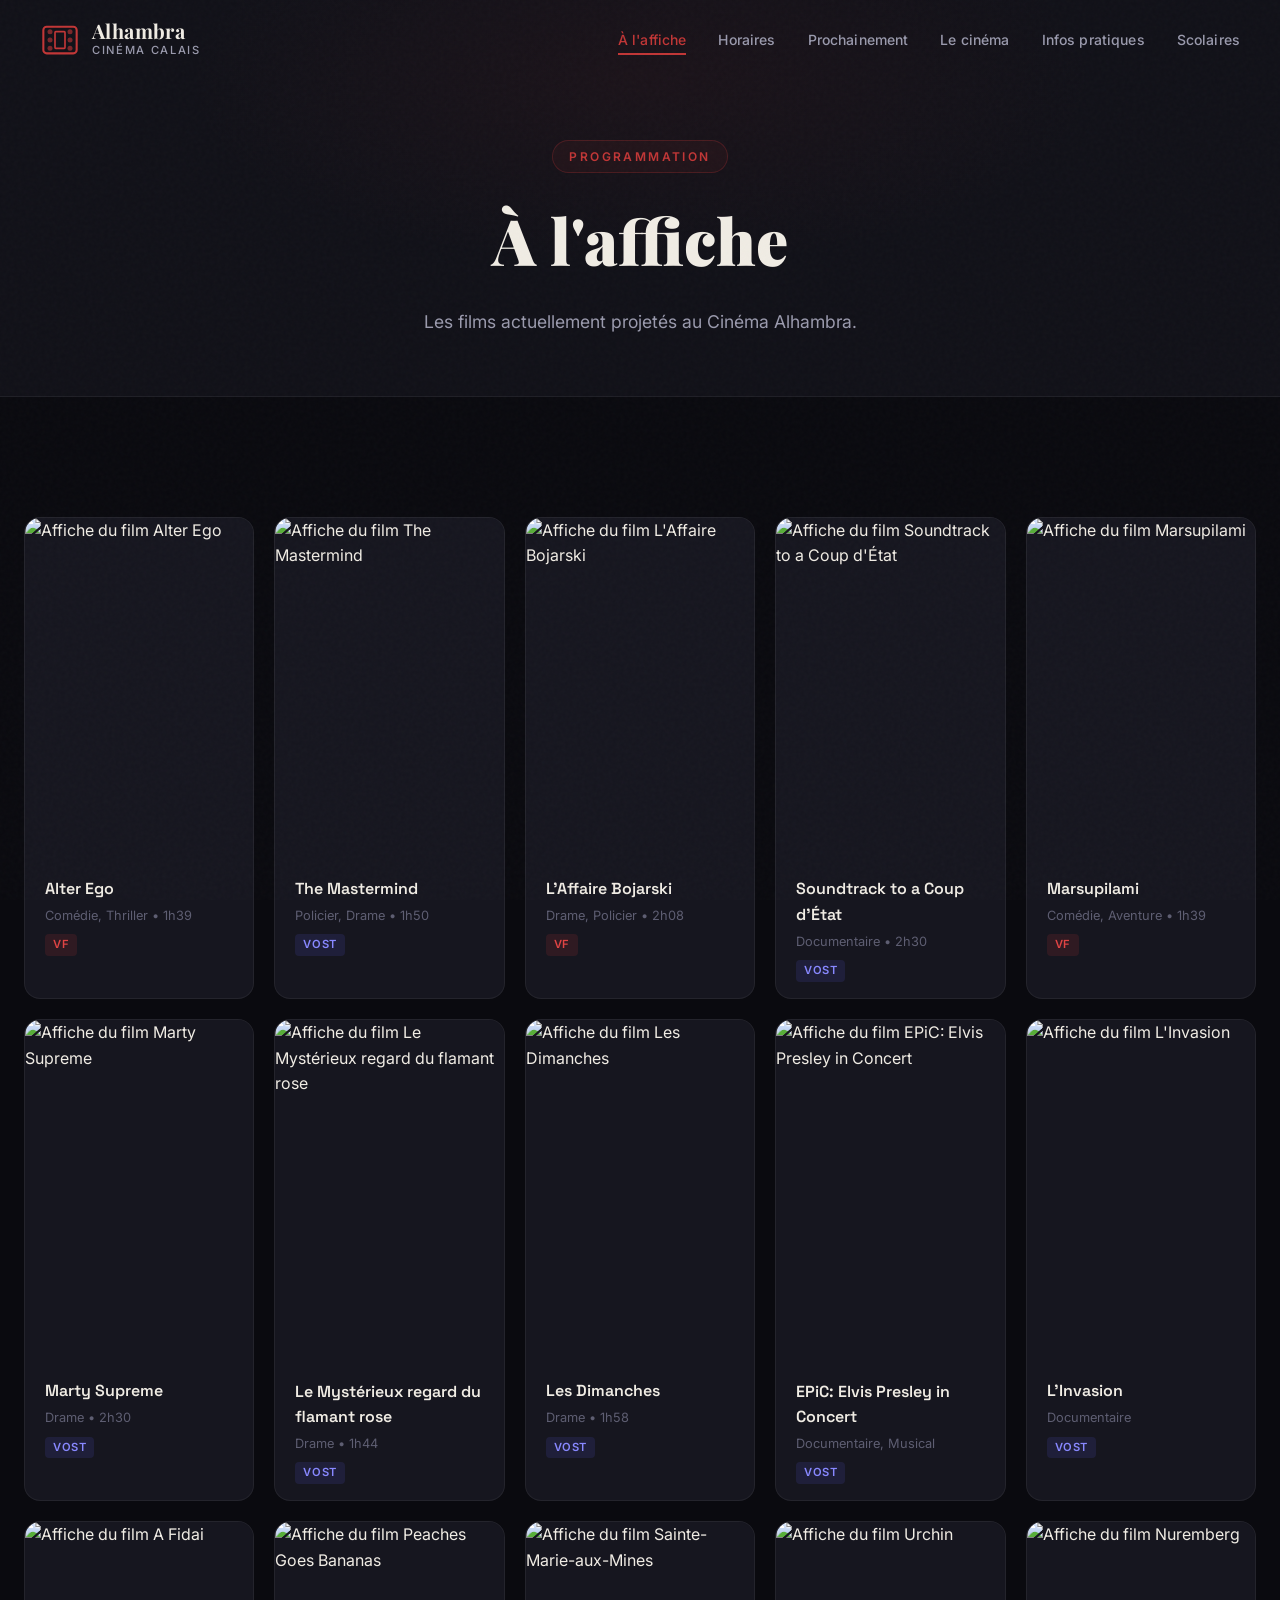
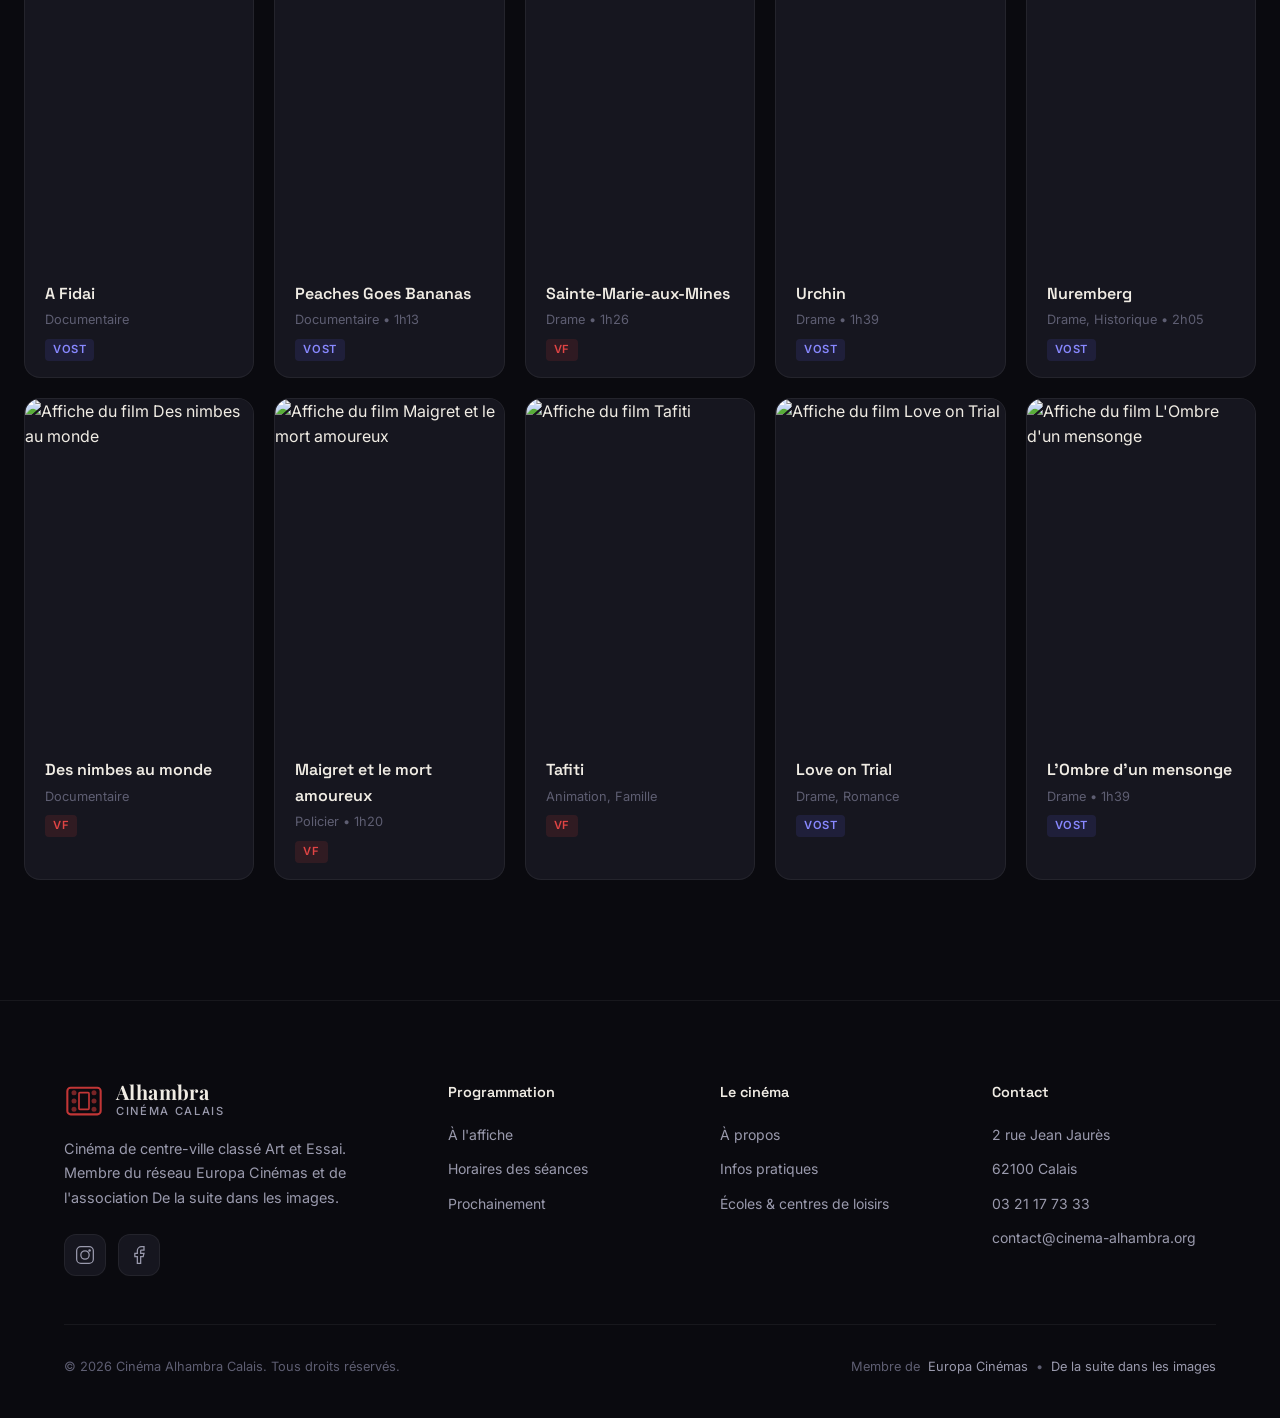
==== commit c4f733b6: "Remplacer les pictogrammes/dégradés par des images d'affiches Chaque film-card utilise maintenant un" ====
--- a/a-laffiche.html
+++ b/a-laffiche.html
@@ -62,11 +62,7 @@
                 <!-- 1. Alter Ego -->
                 <div class="film-card reveal" style="--delay: 0">
                     <div class="film-poster">
-                        <div class="film-poster-styled poster-alter-ego">
-                            <svg class="poster-icon" viewBox="0 0 24 24" fill="none" stroke="currentColor" stroke-width="1"><path d="M20 21v-2a4 4 0 0 0-4-4H8a4 4 0 0 0-4 4v2"/><circle cx="12" cy="7" r="4"/><path d="M16 3.13a4 4 0 0 1 0 7.75"/></svg>
-                            <span class="poster-title">Alter Ego</span>
-                            <span class="poster-director">Charlet &amp; Lavaine</span>
-                        </div>
+                        <img src="posters/alter-ego.jpg" alt="Affiche du film Alter Ego" class="film-poster-img" loading="lazy">
                     </div>
                     <div class="film-info">
                         <h3 class="film-title">Alter Ego</h3>
@@ -78,11 +74,7 @@
                 <!-- 2. The Mastermind -->
                 <div class="film-card reveal" style="--delay: 1">
                     <div class="film-poster">
-                        <div class="film-poster-styled poster-mastermind">
-                            <svg class="poster-icon" viewBox="0 0 24 24" fill="none" stroke="currentColor" stroke-width="1"><rect x="3" y="3" width="18" height="18" rx="2"/><path d="M3 9h18M9 21V9"/></svg>
-                            <span class="poster-title">The Mastermind</span>
-                            <span class="poster-director">Kelly Reichardt</span>
-                        </div>
+                        <img src="posters/the-mastermind.jpg" alt="Affiche du film The Mastermind" class="film-poster-img" loading="lazy">
                     </div>
                     <div class="film-info">
                         <h3 class="film-title">The Mastermind</h3>
@@ -94,11 +86,7 @@
                 <!-- 3. L'Affaire Bojarski -->
                 <div class="film-card reveal" style="--delay: 2">
                     <div class="film-poster">
-                        <div class="film-poster-styled poster-bojarski">
-                            <svg class="poster-icon" viewBox="0 0 24 24" fill="none" stroke="currentColor" stroke-width="1"><path d="M14 2H6a2 2 0 0 0-2 2v16a2 2 0 0 0 2 2h12a2 2 0 0 0 2-2V8z"/><polyline points="14 2 14 8 20 8"/></svg>
-                            <span class="poster-title">L'Affaire Bojarski</span>
-                            <span class="poster-director">Jean-Paul Salomé</span>
-                        </div>
+                        <img src="posters/affaire-bojarski.jpg" alt="Affiche du film L'Affaire Bojarski" class="film-poster-img" loading="lazy">
                     </div>
                     <div class="film-info">
                         <h3 class="film-title">L'Affaire Bojarski</h3>
@@ -110,11 +98,7 @@
                 <!-- 4. Soundtrack to a Coup d'État -->
                 <div class="film-card reveal" style="--delay: 3">
                     <div class="film-poster">
-                        <div class="film-poster-styled poster-soundtrack">
-                            <svg class="poster-icon" viewBox="0 0 24 24" fill="none" stroke="currentColor" stroke-width="1"><path d="M9 18V5l12-2v13"/><circle cx="6" cy="18" r="3"/><circle cx="18" cy="16" r="3"/></svg>
-                            <span class="poster-title">Soundtrack to a Coup d'État</span>
-                            <span class="poster-director">Johan Grimonprez</span>
-                        </div>
+                        <img src="posters/soundtrack-coup-etat.jpg" alt="Affiche du film Soundtrack to a Coup d'État" class="film-poster-img" loading="lazy">
                     </div>
                     <div class="film-info">
                         <h3 class="film-title">Soundtrack to a Coup d'État</h3>
@@ -126,11 +110,7 @@
                 <!-- 5. Marsupilami -->
                 <div class="film-card reveal" style="--delay: 4">
                     <div class="film-poster">
-                        <div class="film-poster-styled poster-marsupilami">
-                            <svg class="poster-icon" viewBox="0 0 24 24" fill="none" stroke="currentColor" stroke-width="1"><circle cx="12" cy="12" r="10"/><path d="M8 14s1.5 2 4 2 4-2 4-2"/><line x1="9" y1="9" x2="9.01" y2="9"/><line x1="15" y1="9" x2="15.01" y2="9"/></svg>
-                            <span class="poster-title">Marsupilami</span>
-                            <span class="poster-director">Philippe Lacheau</span>
-                        </div>
+                        <img src="posters/marsupilami.jpg" alt="Affiche du film Marsupilami" class="film-poster-img" loading="lazy">
                     </div>
                     <div class="film-info">
                         <h3 class="film-title">Marsupilami</h3>
@@ -142,11 +122,7 @@
                 <!-- 6. Marty Supreme -->
                 <div class="film-card reveal" style="--delay: 5">
                     <div class="film-poster">
-                        <div class="film-poster-styled poster-marty">
-                            <svg class="poster-icon" viewBox="0 0 24 24" fill="none" stroke="currentColor" stroke-width="1"><circle cx="12" cy="12" r="10"/><polygon points="10 8 16 12 10 16 10 8"/></svg>
-                            <span class="poster-title">Marty Supreme</span>
-                            <span class="poster-director">Josh Safdie</span>
-                        </div>
+                        <img src="posters/marty-supreme.jpg" alt="Affiche du film Marty Supreme" class="film-poster-img" loading="lazy">
                     </div>
                     <div class="film-info">
                         <h3 class="film-title">Marty Supreme</h3>
@@ -158,11 +134,7 @@
                 <!-- 7. Le Mystérieux regard du flamant rose -->
                 <div class="film-card reveal" style="--delay: 6">
                     <div class="film-poster">
-                        <div class="film-poster-styled poster-flamant">
-                            <svg class="poster-icon" viewBox="0 0 24 24" fill="none" stroke="currentColor" stroke-width="1"><path d="M12 3c-4.97 0-9 4.03-9 9s4.03 9 9 9 9-4.03 9-9-4.03-9-9-9z"/><path d="M12 8v4l3 3"/></svg>
-                            <span class="poster-title">Le Mystérieux regard du flamant rose</span>
-                            <span class="poster-director">Diego Cespedes</span>
-                        </div>
+                        <img src="posters/flamant-rose.jpg" alt="Affiche du film Le Mystérieux regard du flamant rose" class="film-poster-img" loading="lazy">
                     </div>
                     <div class="film-info">
                         <h3 class="film-title">Le Mystérieux regard du flamant rose</h3>
@@ -174,11 +146,7 @@
                 <!-- 8. Les Dimanches -->
                 <div class="film-card reveal" style="--delay: 7">
                     <div class="film-poster">
-                        <div class="film-poster-styled poster-dimanches">
-                            <svg class="poster-icon" viewBox="0 0 24 24" fill="none" stroke="currentColor" stroke-width="1"><rect x="3" y="4" width="18" height="18" rx="2"/><line x1="16" y1="2" x2="16" y2="6"/><line x1="8" y1="2" x2="8" y2="6"/><line x1="3" y1="10" x2="21" y2="10"/></svg>
-                            <span class="poster-title">Les Dimanches</span>
-                            <span class="poster-director">Alauda Ruiz de Azúa</span>
-                        </div>
+                        <img src="posters/les-dimanches.jpg" alt="Affiche du film Les Dimanches" class="film-poster-img" loading="lazy">
                     </div>
                     <div class="film-info">
                         <h3 class="film-title">Les Dimanches</h3>
@@ -190,11 +158,7 @@
                 <!-- 9. EPiC: Elvis Presley in Concert -->
                 <div class="film-card reveal" style="--delay: 8">
                     <div class="film-poster">
-                        <div class="film-poster-styled poster-epic">
-                            <svg class="poster-icon" viewBox="0 0 24 24" fill="none" stroke="currentColor" stroke-width="1"><path d="M9 18V5l12-2v13"/><circle cx="6" cy="18" r="3"/><circle cx="18" cy="16" r="3"/></svg>
-                            <span class="poster-title">EPiC: Elvis Presley in Concert</span>
-                            <span class="poster-director">Baz Luhrmann</span>
-                        </div>
+                        <img src="posters/epic-elvis.jpg" alt="Affiche du film EPiC: Elvis Presley in Concert" class="film-poster-img" loading="lazy">
                     </div>
                     <div class="film-info">
                         <h3 class="film-title">EPiC: Elvis Presley in Concert</h3>
@@ -206,11 +170,7 @@
                 <!-- 10. L'Invasion -->
                 <div class="film-card reveal" style="--delay: 9">
                     <div class="film-poster">
-                        <div class="film-poster-styled poster-invasion">
-                            <svg class="poster-icon" viewBox="0 0 24 24" fill="none" stroke="currentColor" stroke-width="1"><path d="M2 12s3-7 10-7 10 7 10 7-3 7-10 7-10-7-10-7z"/><circle cx="12" cy="12" r="3"/></svg>
-                            <span class="poster-title">L'Invasion</span>
-                            <span class="poster-director">Sergei Loznitsa</span>
-                        </div>
+                        <img src="posters/invasion.jpg" alt="Affiche du film L'Invasion" class="film-poster-img" loading="lazy">
                     </div>
                     <div class="film-info">
                         <h3 class="film-title">L'Invasion</h3>
@@ -222,11 +182,7 @@
                 <!-- 11. A Fidai -->
                 <div class="film-card reveal" style="--delay: 10">
                     <div class="film-poster">
-                        <div class="film-poster-styled poster-fidai">
-                            <svg class="poster-icon" viewBox="0 0 24 24" fill="none" stroke="currentColor" stroke-width="1"><path d="M4 15s1-1 4-1 5 2 8 2 4-1 4-1V3s-1 1-4 1-5-2-8-2-4 1-4 1z"/><line x1="4" y1="22" x2="4" y2="15"/></svg>
-                            <span class="poster-title">A Fidai</span>
-                            <span class="poster-director">Documentaire</span>
-                        </div>
+                        <img src="posters/a-fidai.jpg" alt="Affiche du film A Fidai" class="film-poster-img" loading="lazy">
                     </div>
                     <div class="film-info">
                         <h3 class="film-title">A Fidai</h3>
@@ -238,11 +194,7 @@
                 <!-- 12. Peaches Goes Bananas -->
                 <div class="film-card reveal" style="--delay: 11">
                     <div class="film-poster">
-                        <div class="film-poster-styled poster-peaches">
-                            <svg class="poster-icon" viewBox="0 0 24 24" fill="none" stroke="currentColor" stroke-width="1"><path d="M20.84 4.61a5.5 5.5 0 0 0-7.78 0L12 5.67l-1.06-1.06a5.5 5.5 0 0 0-7.78 7.78l1.06 1.06L12 21.23l7.78-7.78 1.06-1.06a5.5 5.5 0 0 0 0-7.78z"/></svg>
-                            <span class="poster-title">Peaches Goes Bananas</span>
-                            <span class="poster-director">Marie Losier</span>
-                        </div>
+                        <img src="posters/peaches-goes-bananas.jpg" alt="Affiche du film Peaches Goes Bananas" class="film-poster-img" loading="lazy">
                     </div>
                     <div class="film-info">
                         <h3 class="film-title">Peaches Goes Bananas</h3>
@@ -254,11 +206,7 @@
                 <!-- 13. Sainte-Marie-aux-Mines -->
                 <div class="film-card reveal" style="--delay: 12">
                     <div class="film-poster">
-                        <div class="film-poster-styled poster-saintemarie">
-                            <svg class="poster-icon" viewBox="0 0 24 24" fill="none" stroke="currentColor" stroke-width="1"><path d="M3 9l9-7 9 7v11a2 2 0 0 1-2 2H5a2 2 0 0 1-2-2z"/><polyline points="9 22 9 12 15 12 15 22"/></svg>
-                            <span class="poster-title">Sainte-Marie-aux-Mines</span>
-                            <span class="poster-director">Claude Schmitz</span>
-                        </div>
+                        <img src="posters/sainte-marie-aux-mines.jpg" alt="Affiche du film Sainte-Marie-aux-Mines" class="film-poster-img" loading="lazy">
                     </div>
                     <div class="film-info">
                         <h3 class="film-title">Sainte-Marie-aux-Mines</h3>
@@ -270,11 +218,7 @@
                 <!-- 14. Urchin -->
                 <div class="film-card reveal" style="--delay: 13">
                     <div class="film-poster">
-                        <div class="film-poster-styled poster-urchin">
-                            <svg class="poster-icon" viewBox="0 0 24 24" fill="none" stroke="currentColor" stroke-width="1"><path d="M17 21v-2a4 4 0 0 0-4-4H5a4 4 0 0 0-4 4v2"/><circle cx="9" cy="7" r="4"/><path d="M23 21v-2a4 4 0 0 0-3-3.87"/><path d="M16 3.13a4 4 0 0 1 0 7.75"/></svg>
-                            <span class="poster-title">Urchin</span>
-                            <span class="poster-director">Harris Dickinson</span>
-                        </div>
+                        <img src="posters/urchin.jpg" alt="Affiche du film Urchin" class="film-poster-img" loading="lazy">
                     </div>
                     <div class="film-info">
                         <h3 class="film-title">Urchin</h3>
@@ -286,11 +230,7 @@
                 <!-- 15. Nuremberg -->
                 <div class="film-card reveal" style="--delay: 14">
                     <div class="film-poster">
-                        <div class="film-poster-styled poster-nuremberg">
-                            <svg class="poster-icon" viewBox="0 0 24 24" fill="none" stroke="currentColor" stroke-width="1"><path d="M18 8h1a4 4 0 0 1 0 8h-1"/><path d="M2 8h16v9a4 4 0 0 1-4 4H6a4 4 0 0 1-4-4V8z"/><line x1="6" y1="1" x2="6" y2="4"/><line x1="10" y1="1" x2="10" y2="4"/><line x1="14" y1="1" x2="14" y2="4"/></svg>
-                            <span class="poster-title">Nuremberg</span>
-                            <span class="poster-director">Drame historique</span>
-                        </div>
+                        <img src="posters/nuremberg.jpg" alt="Affiche du film Nuremberg" class="film-poster-img" loading="lazy">
                     </div>
                     <div class="film-info">
                         <h3 class="film-title">Nuremberg</h3>
@@ -302,11 +242,7 @@
                 <!-- 16. Des nimbes au monde -->
                 <div class="film-card reveal" style="--delay: 15">
                     <div class="film-poster">
-                        <div class="film-poster-styled poster-nimbes">
-                            <svg class="poster-icon" viewBox="0 0 24 24" fill="none" stroke="currentColor" stroke-width="1"><path d="M21 15a2 2 0 0 1-2 2H7l-4 4V5a2 2 0 0 1 2-2h14a2 2 0 0 1 2 2z"/></svg>
-                            <span class="poster-title">Des nimbes au monde</span>
-                            <span class="poster-director">Documentaire</span>
-                        </div>
+                        <img src="posters/des-nimbes-au-monde.jpg" alt="Affiche du film Des nimbes au monde" class="film-poster-img" loading="lazy">
                     </div>
                     <div class="film-info">
                         <h3 class="film-title">Des nimbes au monde</h3>
@@ -318,11 +254,7 @@
                 <!-- 17. Maigret et le mort amoureux -->
                 <div class="film-card reveal" style="--delay: 16">
                     <div class="film-poster">
-                        <div class="film-poster-styled poster-maigret">
-                            <svg class="poster-icon" viewBox="0 0 24 24" fill="none" stroke="currentColor" stroke-width="1"><circle cx="11" cy="11" r="8"/><line x1="21" y1="21" x2="16.65" y2="16.65"/></svg>
-                            <span class="poster-title">Maigret et le mort amoureux</span>
-                            <span class="poster-director">Denis Podalydès</span>
-                        </div>
+                        <img src="posters/maigret.jpg" alt="Affiche du film Maigret et le mort amoureux" class="film-poster-img" loading="lazy">
                     </div>
                     <div class="film-info">
                         <h3 class="film-title">Maigret et le mort amoureux</h3>
@@ -334,11 +266,7 @@
                 <!-- 18. Tafiti -->
                 <div class="film-card reveal" style="--delay: 17">
                     <div class="film-poster">
-                        <div class="film-poster-styled poster-tafiti">
-                            <svg class="poster-icon" viewBox="0 0 24 24" fill="none" stroke="currentColor" stroke-width="1"><path d="M12 2L2 7l10 5 10-5-10-5z"/><path d="M2 17l10 5 10-5"/><path d="M2 12l10 5 10-5"/></svg>
-                            <span class="poster-title">Tafiti</span>
-                            <span class="poster-director">Animation</span>
-                        </div>
+                        <img src="posters/tafiti.jpg" alt="Affiche du film Tafiti" class="film-poster-img" loading="lazy">
                     </div>
                     <div class="film-info">
                         <h3 class="film-title">Tafiti</h3>
@@ -350,11 +278,7 @@
                 <!-- 19. Love on Trial -->
                 <div class="film-card reveal" style="--delay: 18">
                     <div class="film-poster">
-                        <div class="film-poster-styled poster-lovetrial">
-                            <svg class="poster-icon" viewBox="0 0 24 24" fill="none" stroke="currentColor" stroke-width="1"><path d="M20.84 4.61a5.5 5.5 0 0 0-7.78 0L12 5.67l-1.06-1.06a5.5 5.5 0 0 0-7.78 7.78l1.06 1.06L12 21.23l7.78-7.78 1.06-1.06a5.5 5.5 0 0 0 0-7.78z"/></svg>
-                            <span class="poster-title">Love on Trial</span>
-                            <span class="poster-director">Kōji Fukada</span>
-                        </div>
+                        <img src="posters/love-on-trial.jpg" alt="Affiche du film Love on Trial" class="film-poster-img" loading="lazy">
                     </div>
                     <div class="film-info">
                         <h3 class="film-title">Love on Trial</h3>
@@ -366,11 +290,7 @@
                 <!-- 20. L'Ombre d'un mensonge -->
                 <div class="film-card reveal" style="--delay: 19">
                     <div class="film-poster">
-                        <div class="film-poster-styled poster-ombre">
-                            <svg class="poster-icon" viewBox="0 0 24 24" fill="none" stroke="currentColor" stroke-width="1"><path d="M17 18a5 5 0 0 0-10 0"/><line x1="12" y1="2" x2="12" y2="9"/><line x1="4.22" y1="10.22" x2="5.64" y2="11.64"/><line x1="1" y1="18" x2="3" y2="18"/><line x1="21" y1="18" x2="23" y2="18"/><line x1="18.36" y1="11.64" x2="19.78" y2="10.22"/><line x1="23" y1="22" x2="1" y2="22"/></svg>
-                            <span class="poster-title">L'Ombre d'un mensonge</span>
-                            <span class="poster-director">Bouli Lanners</span>
-                        </div>
+                        <img src="posters/ombre-mensonge.jpg" alt="Affiche du film L'Ombre d'un mensonge" class="film-poster-img" loading="lazy">
                     </div>
                     <div class="film-info">
                         <h3 class="film-title">L'Ombre d'un mensonge</h3>
--- a/styles.css
+++ b/styles.css
@@ -617,7 +617,21 @@
     position: relative;
     aspect-ratio: 2/3;
     overflow: hidden;
-    background: linear-gradient(135deg, var(--bg-card) 0%, var(--bg-card-hover) 100%);
+    background: var(--bg-card);
+}
+
+/* Film poster image */
+.film-poster-img {
+    position: absolute;
+    inset: 0;
+    width: 100%;
+    height: 100%;
+    object-fit: cover;
+    transition: transform 0.4s var(--ease-out);
+}
+
+.film-card:hover .film-poster-img {
+    transform: scale(1.05);
 }
 
 .film-poster-placeholder {
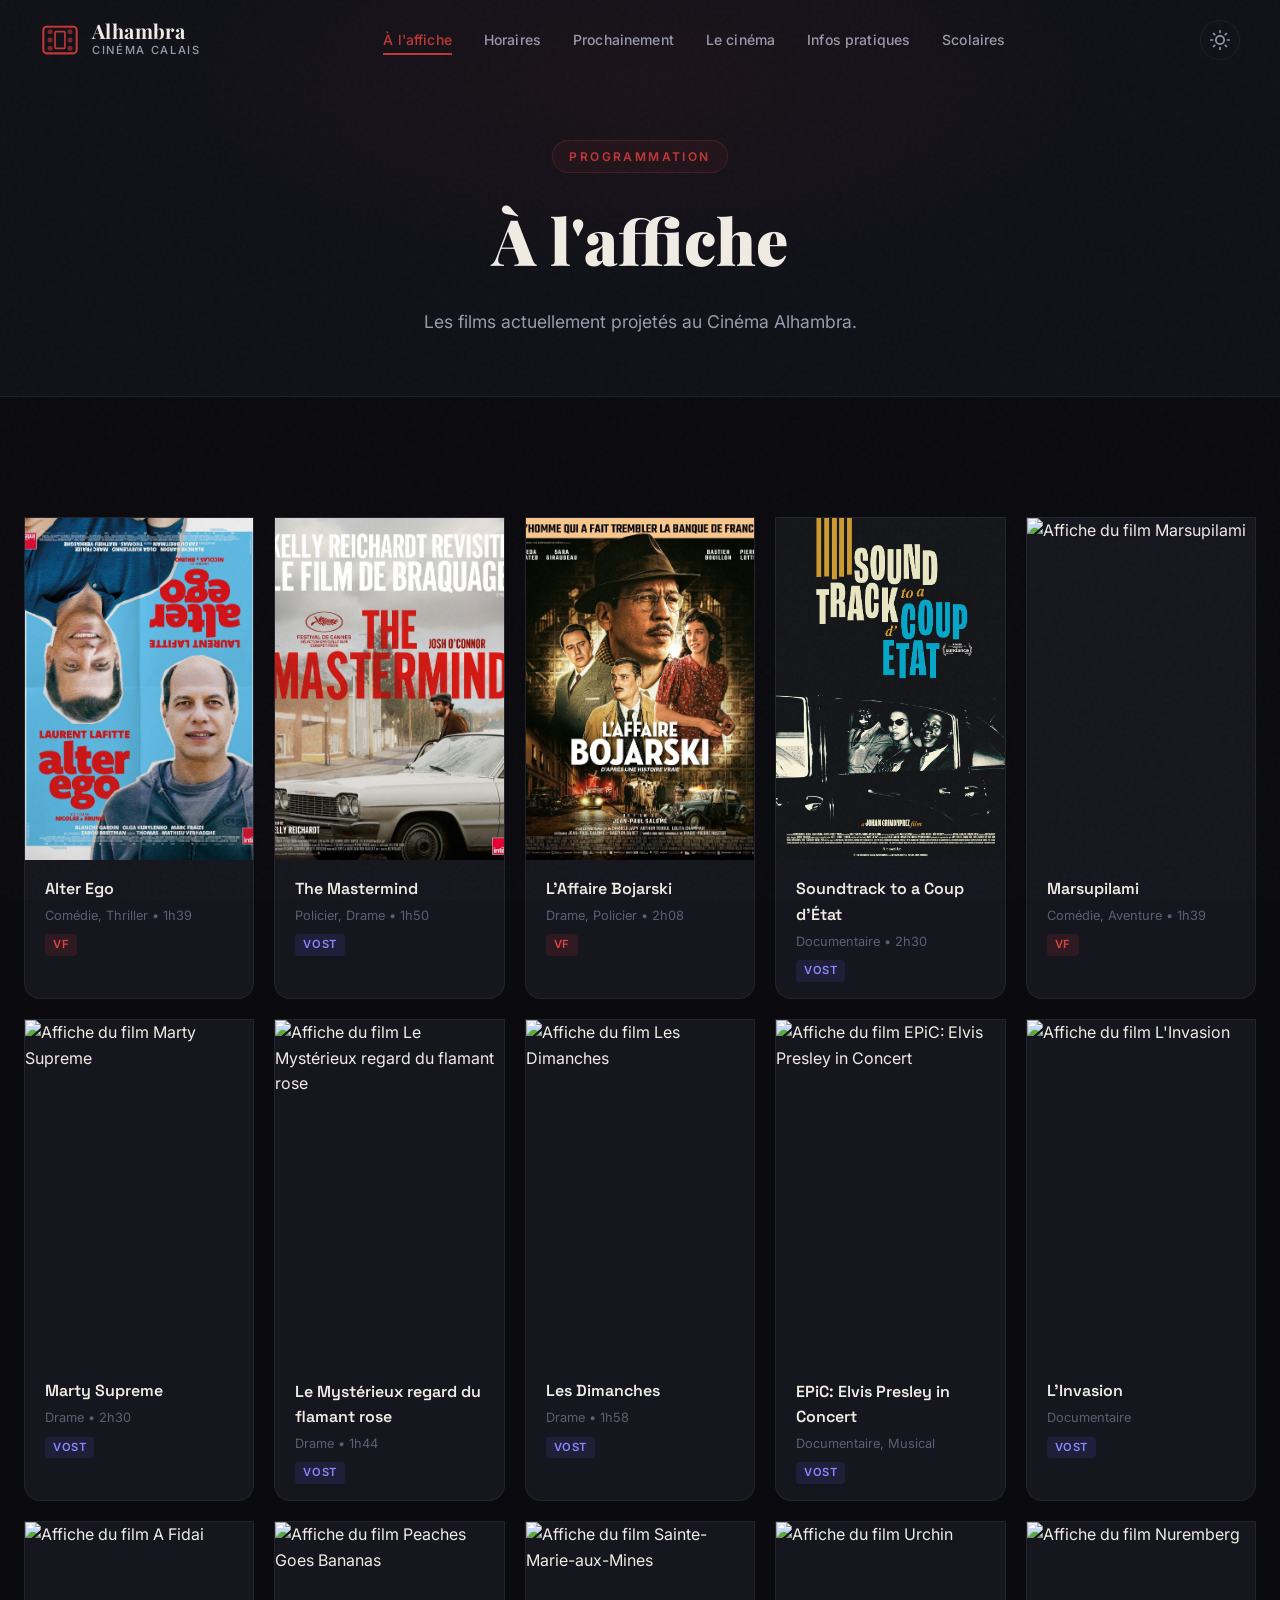
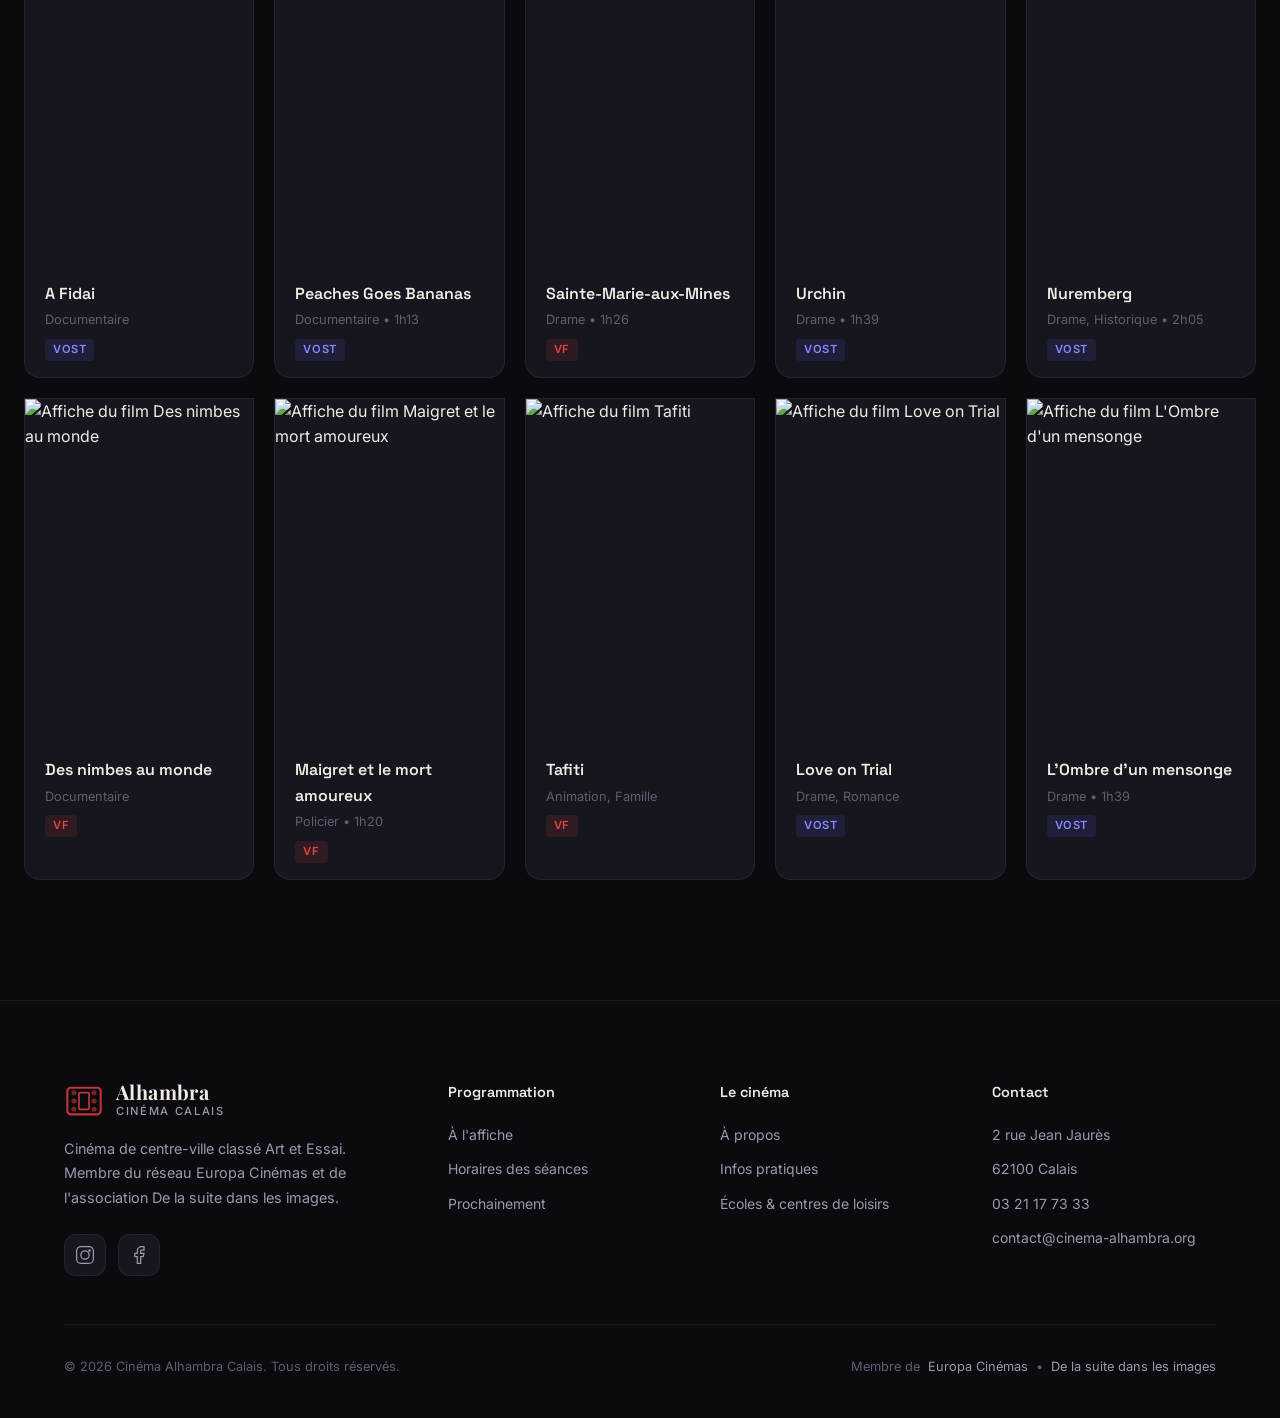
==== commit 04e6534b: "Ajouter un mode clair avec bouton de bascule dark/light - Variables CSS light mode sur [data-theme="" ====
--- a/a-laffiche.html
+++ b/a-laffiche.html
@@ -10,6 +10,7 @@
     <link rel="preconnect" href="https://fonts.gstatic.com" crossorigin>
     <link href="https://fonts.googleapis.com/css2?family=Playfair+Display:ital,wght@0,400;0,700;0,900;1,400&family=Inter:wght@300;400;500;600;700&family=Space+Grotesk:wght@400;500;600;700&display=swap" rel="stylesheet">
     <link rel="stylesheet" href="styles.css">
+    <script>const t=localStorage.getItem('theme');if(t)document.documentElement.setAttribute('data-theme',t);</script>
 </head>
 <body>
     <div class="cursor-glow" id="cursorGlow"></div>
@@ -30,6 +31,10 @@
                 <a href="infos-pratiques.html" class="nav-link">Infos pratiques</a>
                 <a href="scolaires.html" class="nav-link">Scolaires</a>
             </nav>
+            <button class="theme-toggle" id="themeToggle" aria-label="Changer de thème">
+                <svg class="icon-sun" viewBox="0 0 24 24" fill="none" stroke="currentColor" stroke-width="2" stroke-linecap="round" stroke-linejoin="round"><circle cx="12" cy="12" r="5"/><path d="M12 1v2M12 21v2M4.22 4.22l1.42 1.42M18.36 18.36l1.42 1.42M1 12h2M21 12h2M4.22 19.78l1.42-1.42M18.36 5.64l1.42-1.42"/></svg>
+                <svg class="icon-moon" viewBox="0 0 24 24" fill="none" stroke="currentColor" stroke-width="2" stroke-linecap="round" stroke-linejoin="round"><path d="M21 12.79A9 9 0 1 1 11.21 3 7 7 0 0 0 21 12.79z"/></svg>
+            </button>
             <button class="menu-toggle" id="menuToggle" aria-label="Menu"><span></span><span></span><span></span></button>
         </div>
     </header>
--- a/styles.css
+++ b/styles.css
@@ -36,6 +36,153 @@
     --ease-in-out: cubic-bezier(0.65, 0, 0.35, 1);
 }
 
+/* --- Light Mode --- */
+[data-theme="light"] {
+    --bg-primary: #f5f3ef;
+    --bg-secondary: #eae7e1;
+    --bg-card: #ffffff;
+    --bg-card-hover: #f0ede8;
+
+    --text-primary: #1a1a2e;
+    --text-secondary: #555566;
+    --text-muted: #8a8a9a;
+
+    --accent: #b52e2e;
+    --accent-light: #d03a3a;
+    --accent-dark: #8c2222;
+    --accent-glow: rgba(181, 46, 46, 0.08);
+
+    --border: rgba(0, 0, 0, 0.08);
+    --border-hover: rgba(0, 0, 0, 0.15);
+}
+
+[data-theme="light"] .film-grain {
+    opacity: 0 !important;
+}
+
+[data-theme="light"] .cursor-glow {
+    display: none;
+}
+
+[data-theme="light"] .navbar.scrolled {
+    background: rgba(245, 243, 239, 0.92);
+}
+
+[data-theme="light"] .btn-outline {
+    border-color: rgba(0, 0, 0, 0.15);
+    color: var(--text-primary);
+}
+
+[data-theme="light"] .btn-outline:hover {
+    background: rgba(0, 0, 0, 0.05);
+    border-color: rgba(0, 0, 0, 0.25);
+}
+
+[data-theme="light"] .btn-secondary {
+    background: rgba(0, 0, 0, 0.06);
+}
+
+[data-theme="light"] .btn-secondary:hover {
+    background: rgba(0, 0, 0, 0.1);
+    border-color: rgba(0, 0, 0, 0.2);
+}
+
+[data-theme="light"] .hero-gradient {
+    background: linear-gradient(135deg,
+        rgba(245, 243, 239, 0.95) 0%,
+        rgba(181, 46, 46, 0.08) 50%,
+        rgba(245, 243, 239, 0.9) 100%) !important;
+}
+
+[data-theme="light"] .film-strip {
+    opacity: 0.04;
+}
+
+[data-theme="light"] .film-card {
+    box-shadow: 0 2px 12px rgba(0, 0, 0, 0.08);
+}
+
+[data-theme="light"] .film-card:hover {
+    box-shadow: 0 8px 30px rgba(0, 0, 0, 0.12);
+}
+
+[data-theme="light"] .service-card {
+    background: var(--bg-card);
+    box-shadow: 0 2px 12px rgba(0, 0, 0, 0.06);
+}
+
+[data-theme="light"] .newsletter-card {
+    background: var(--bg-card);
+    box-shadow: 0 4px 20px rgba(0, 0, 0, 0.08);
+}
+
+[data-theme="light"] .info-card {
+    background: var(--bg-card);
+    box-shadow: 0 2px 12px rgba(0, 0, 0, 0.06);
+}
+
+[data-theme="light"] .film-badge.vost {
+    background: rgba(80, 80, 220, 0.1);
+    color: #5555cc;
+}
+
+[data-theme="light"] .footer {
+    background: #1a1a2e;
+    color: #f0ece4;
+}
+
+[data-theme="light"] .footer a {
+    color: #f0ece4;
+}
+
+[data-theme="light"] .footer .logo-sub,
+[data-theme="light"] .footer-desc,
+[data-theme="light"] .footer-bottom {
+    color: #9a9aad;
+}
+
+/* Theme toggle button */
+.theme-toggle {
+    background: none;
+    border: 1px solid var(--border);
+    color: var(--text-secondary);
+    width: 40px;
+    height: 40px;
+    border-radius: 50%;
+    cursor: pointer;
+    display: flex;
+    align-items: center;
+    justify-content: center;
+    transition: all 0.3s ease;
+    margin-left: 12px;
+    flex-shrink: 0;
+}
+
+.theme-toggle:hover {
+    color: var(--text-primary);
+    border-color: var(--border-hover);
+    background: var(--accent-glow);
+}
+
+.theme-toggle svg {
+    width: 20px;
+    height: 20px;
+    transition: transform 0.3s ease;
+}
+
+.theme-toggle:hover svg {
+    transform: rotate(15deg);
+}
+
+.theme-toggle .icon-moon,
+[data-theme="light"] .theme-toggle .icon-sun {
+    display: none;
+}
+
+[data-theme="light"] .theme-toggle .icon-moon {
+    display: block;
+}
+
 /* --- Reset & Base --- */
 *, *::before, *::after {
     margin: 0;
@@ -56,6 +203,7 @@
     color: var(--text-primary);
     line-height: 1.6;
     overflow-x: hidden;
+    transition: background-color 0.3s ease, color 0.3s ease;
 }
 
 a {
@@ -599,7 +747,7 @@
 
 .film-card {
     display: block;
-    border-radius: 16px;
+    border-radius: 0 0 16px 16px;
     overflow: hidden;
     background: var(--bg-card);
     border: 1px solid var(--border);
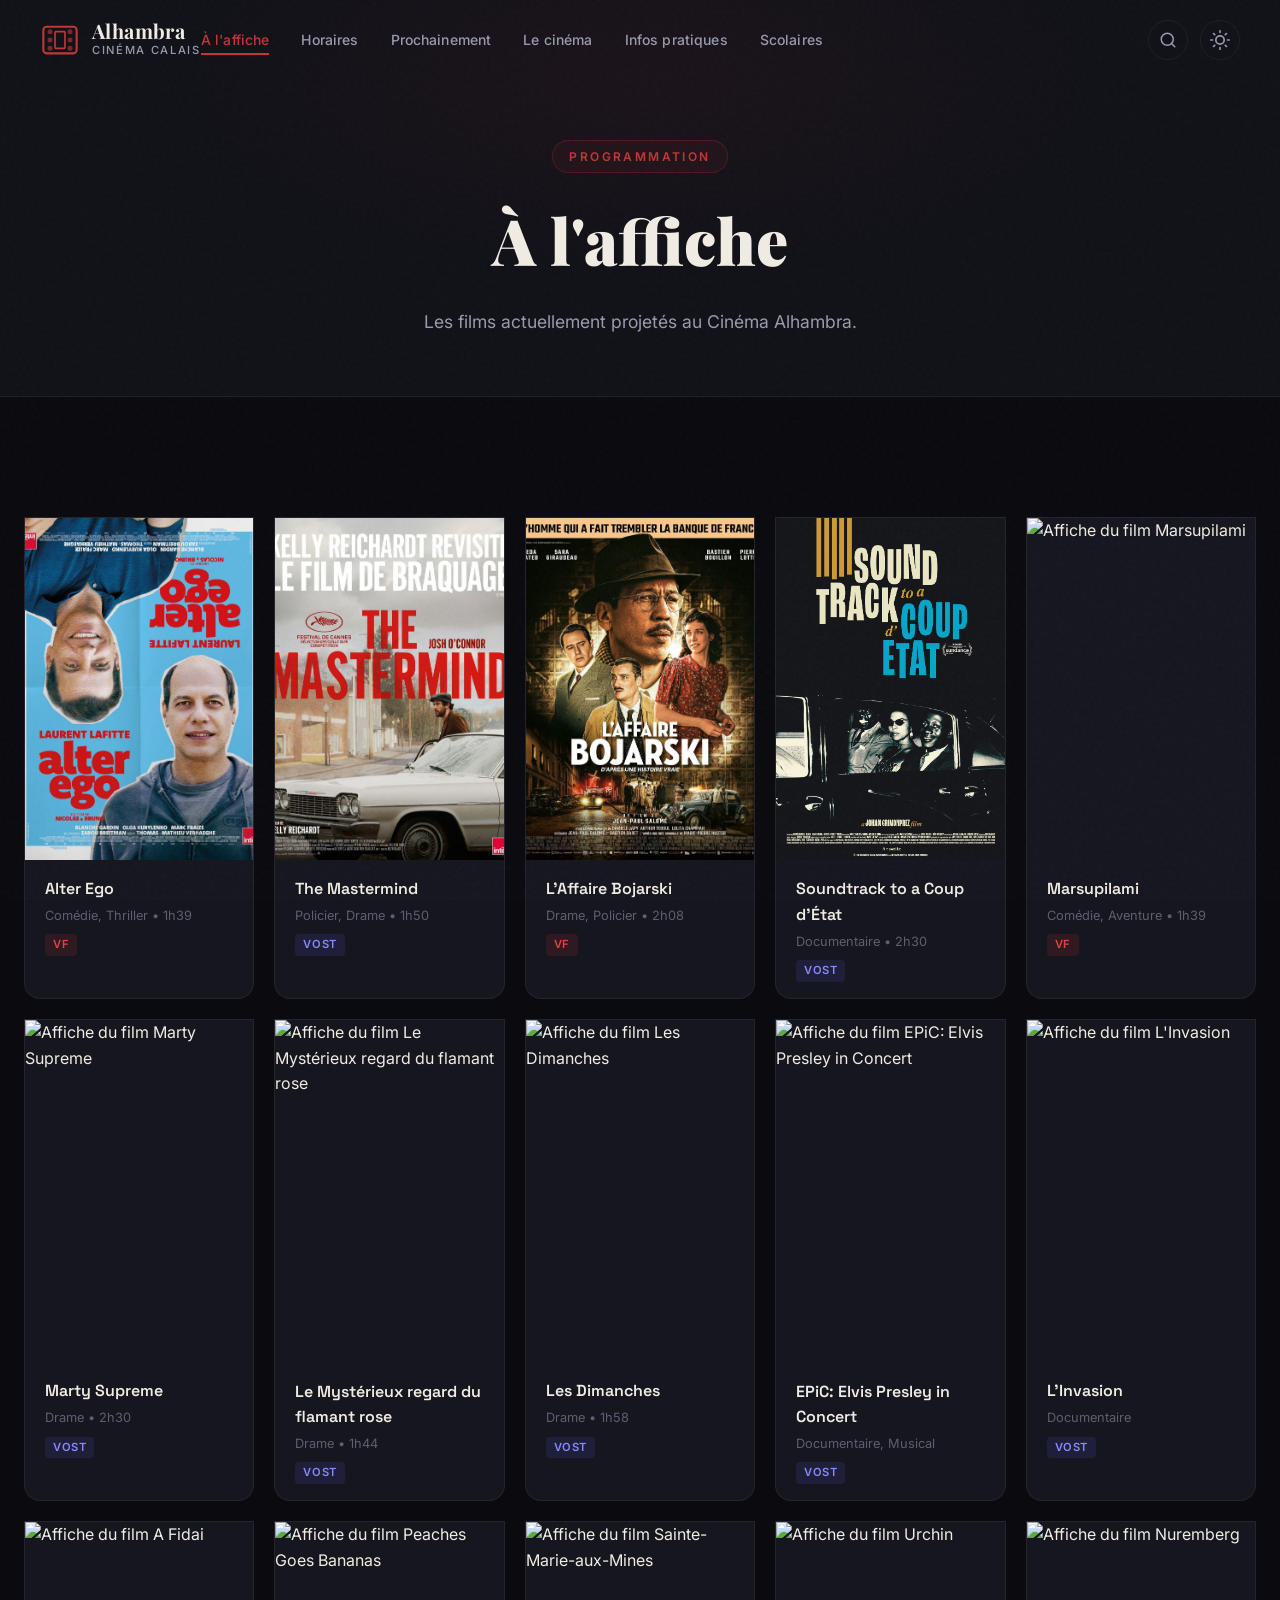
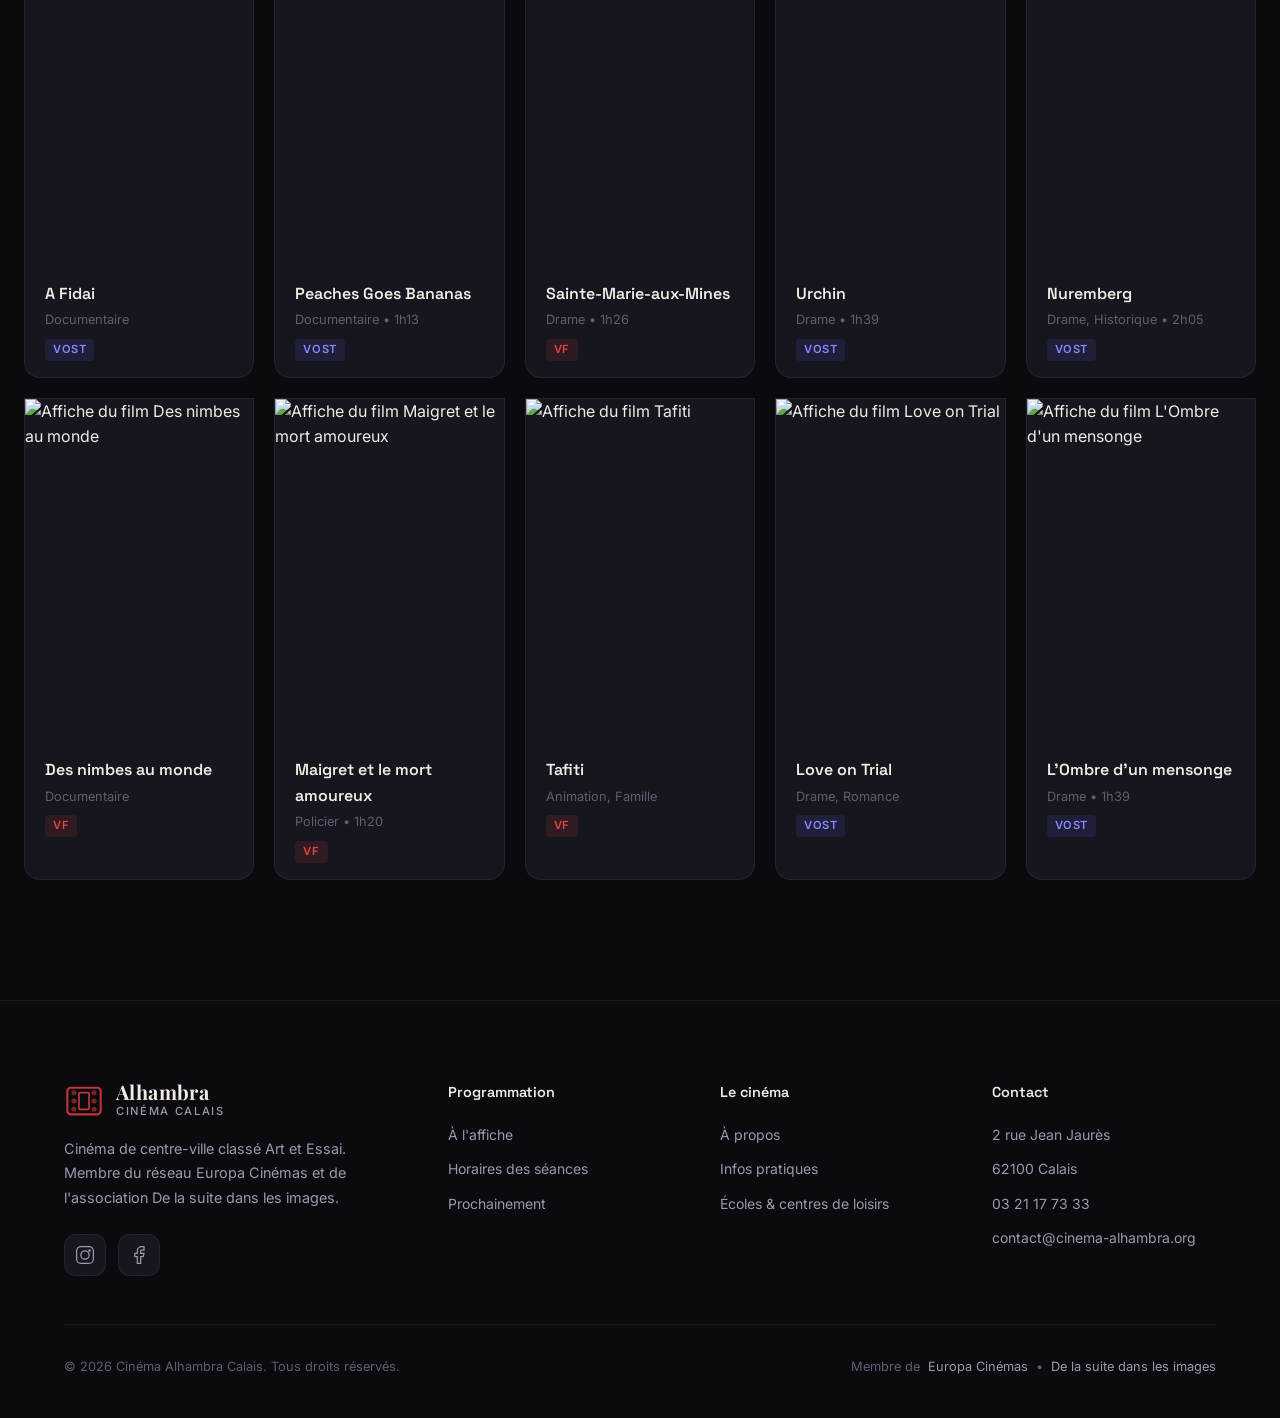
==== commit 16861ab7: "Ajouter barre de recherche et séances du jour sur l'accueil - Barre de recherche accessible depuis t" ====
--- a/a-laffiche.html
+++ b/a-laffiche.html
@@ -31,6 +31,9 @@
                 <a href="infos-pratiques.html" class="nav-link">Infos pratiques</a>
                 <a href="scolaires.html" class="nav-link">Scolaires</a>
             </nav>
+            <button class="search-toggle" id="searchToggle" aria-label="Rechercher un film">
+                <svg viewBox="0 0 24 24" fill="none" stroke="currentColor" stroke-width="2" stroke-linecap="round" stroke-linejoin="round"><circle cx="11" cy="11" r="8"/><path d="m21 21-4.35-4.35"/></svg>
+            </button>
             <button class="theme-toggle" id="themeToggle" aria-label="Changer de thème">
                 <svg class="icon-sun" viewBox="0 0 24 24" fill="none" stroke="currentColor" stroke-width="2" stroke-linecap="round" stroke-linejoin="round"><circle cx="12" cy="12" r="5"/><path d="M12 1v2M12 21v2M4.22 4.22l1.42 1.42M18.36 18.36l1.42 1.42M1 12h2M21 12h2M4.22 19.78l1.42-1.42M18.36 5.64l1.42-1.42"/></svg>
                 <svg class="icon-moon" viewBox="0 0 24 24" fill="none" stroke="currentColor" stroke-width="2" stroke-linecap="round" stroke-linejoin="round"><path d="M21 12.79A9 9 0 1 1 11.21 3 7 7 0 0 0 21 12.79z"/></svg>
@@ -48,6 +51,20 @@
             <a href="infos-pratiques.html" class="mobile-nav-link">Infos pratiques</a>
             <a href="scolaires.html" class="mobile-nav-link">Scolaires</a>
         </nav>
+    </div>
+
+    <!-- Search Overlay -->
+    <div class="search-overlay" id="searchOverlay">
+        <div class="search-overlay-inner">
+            <div class="search-box">
+                <svg class="search-box-icon" viewBox="0 0 24 24" fill="none" stroke="currentColor" stroke-width="2"><circle cx="11" cy="11" r="8"/><path d="m21 21-4.35-4.35"/></svg>
+                <input type="text" class="search-input" id="searchInput" placeholder="Rechercher un film..." autocomplete="off">
+                <button class="search-close" id="searchClose" aria-label="Fermer">
+                    <svg viewBox="0 0 24 24" fill="none" stroke="currentColor" stroke-width="2"><path d="M18 6 6 18M6 6l12 12"/></svg>
+                </button>
+            </div>
+            <div class="search-results" id="searchResults"></div>
+        </div>
     </div>
 
     <!-- Page Header -->
--- a/styles.css
+++ b/styles.css
@@ -57,11 +57,11 @@
 }
 
 [data-theme="light"] .film-grain {
-    opacity: 0 !important;
+    opacity: 0.015;
 }
 
 [data-theme="light"] .cursor-glow {
-    display: none;
+    background: radial-gradient(circle, rgba(181, 46, 46, 0.06) 0%, transparent 70%);
 }
 
 [data-theme="light"] .navbar.scrolled {
@@ -88,14 +88,18 @@
 }
 
 [data-theme="light"] .hero-gradient {
-    background: linear-gradient(135deg,
-        rgba(245, 243, 239, 0.95) 0%,
-        rgba(181, 46, 46, 0.08) 50%,
-        rgba(245, 243, 239, 0.9) 100%) !important;
+    background:
+        radial-gradient(ellipse 80% 60% at 50% 40%, rgba(181, 46, 46, 0.06) 0%, transparent 60%),
+        radial-gradient(ellipse 60% 80% at 20% 80%, rgba(181, 46, 46, 0.04) 0%, transparent 50%),
+        linear-gradient(180deg, var(--bg-primary) 0%, rgba(234, 231, 225, 0.8) 50%, var(--bg-primary) 100%);
 }
 
 [data-theme="light"] .film-strip {
-    opacity: 0.04;
+    opacity: 0.06;
+}
+
+[data-theme="light"] .mobile-nav {
+    background: rgba(245, 243, 239, 0.97);
 }
 
 [data-theme="light"] .film-card {
@@ -139,6 +143,34 @@
 [data-theme="light"] .footer-desc,
 [data-theme="light"] .footer-bottom {
     color: #9a9aad;
+}
+
+/* Search toggle button */
+.search-toggle {
+    background: none;
+    border: 1px solid var(--border);
+    color: var(--text-secondary);
+    width: 40px;
+    height: 40px;
+    border-radius: 50%;
+    cursor: pointer;
+    display: flex;
+    align-items: center;
+    justify-content: center;
+    transition: all 0.3s ease;
+    margin-left: auto;
+    flex-shrink: 0;
+}
+
+.search-toggle:hover {
+    color: var(--text-primary);
+    border-color: var(--border-hover);
+    background: var(--accent-glow);
+}
+
+.search-toggle svg {
+    width: 18px;
+    height: 18px;
 }
 
 /* Theme toggle button */
@@ -1911,3 +1943,263 @@
 @media (max-width: 600px) {
     .affiche-grid { grid-template-columns: repeat(2, 1fr); gap: 12px; }
 }
+
+/* ============================================
+   SEARCH OVERLAY
+   ============================================ */
+.search-overlay {
+    position: fixed;
+    inset: 0;
+    z-index: 2000;
+    background: rgba(10, 10, 15, 0.92);
+    backdrop-filter: blur(24px);
+    -webkit-backdrop-filter: blur(24px);
+    display: flex;
+    align-items: flex-start;
+    justify-content: center;
+    padding-top: 120px;
+    opacity: 0;
+    visibility: hidden;
+    transition: opacity 0.3s ease, visibility 0.3s ease;
+}
+
+.search-overlay.open {
+    opacity: 1;
+    visibility: visible;
+}
+
+[data-theme="light"] .search-overlay {
+    background: rgba(245, 243, 239, 0.95);
+}
+
+.search-overlay-inner {
+    width: 100%;
+    max-width: 640px;
+    padding: 0 24px;
+}
+
+.search-box {
+    display: flex;
+    align-items: center;
+    gap: 12px;
+    background: var(--bg-card);
+    border: 1px solid var(--border-hover);
+    border-radius: 12px;
+    padding: 16px 20px;
+    transition: border-color 0.3s ease;
+}
+
+.search-box:focus-within {
+    border-color: var(--accent);
+}
+
+.search-box-icon {
+    width: 24px;
+    height: 24px;
+    color: var(--text-muted);
+    flex-shrink: 0;
+}
+
+.search-input {
+    flex: 1;
+    background: none;
+    border: none;
+    outline: none;
+    font-family: var(--font-body);
+    font-size: 1.125rem;
+    color: var(--text-primary);
+}
+
+.search-input::placeholder {
+    color: var(--text-muted);
+}
+
+.search-close {
+    background: none;
+    border: none;
+    color: var(--text-muted);
+    cursor: pointer;
+    width: 32px;
+    height: 32px;
+    display: flex;
+    align-items: center;
+    justify-content: center;
+    border-radius: 50%;
+    transition: color 0.2s ease, background 0.2s ease;
+    flex-shrink: 0;
+}
+
+.search-close:hover {
+    color: var(--text-primary);
+    background: var(--accent-glow);
+}
+
+.search-close svg {
+    width: 20px;
+    height: 20px;
+}
+
+.search-results {
+    margin-top: 16px;
+    max-height: 400px;
+    overflow-y: auto;
+    display: flex;
+    flex-direction: column;
+    gap: 4px;
+}
+
+.search-result {
+    display: flex;
+    align-items: center;
+    gap: 16px;
+    padding: 12px 16px;
+    border-radius: 10px;
+    color: var(--text-primary);
+    text-decoration: none;
+    transition: background 0.2s ease;
+}
+
+.search-result:hover {
+    background: var(--bg-card-hover);
+}
+
+.search-result-poster {
+    width: 40px;
+    height: 60px;
+    border-radius: 4px;
+    object-fit: cover;
+    flex-shrink: 0;
+}
+
+.search-result-info {
+    flex: 1;
+    min-width: 0;
+}
+
+.search-result-title {
+    font-weight: 600;
+    font-size: 0.95rem;
+    white-space: nowrap;
+    overflow: hidden;
+    text-overflow: ellipsis;
+}
+
+.search-result-meta {
+    font-size: 0.8rem;
+    color: var(--text-secondary);
+    margin-top: 2px;
+}
+
+.search-no-result {
+    text-align: center;
+    padding: 32px 16px;
+    color: var(--text-muted);
+    font-size: 0.95rem;
+}
+
+/* ============================================
+   TODAY'S SCREENINGS
+   ============================================ */
+.today-grid {
+    display: grid;
+    grid-template-columns: repeat(4, 1fr);
+    gap: 24px;
+    margin-top: 48px;
+}
+
+.today-card {
+    display: flex;
+    flex-direction: column;
+    background: var(--bg-card);
+    border-radius: 12px;
+    overflow: hidden;
+    border: 1px solid var(--border);
+    text-decoration: none;
+    color: inherit;
+    transition: transform 0.3s var(--ease-out), box-shadow 0.3s ease, border-color 0.3s ease;
+}
+
+.today-card:hover {
+    transform: translateY(-4px);
+    box-shadow: 0 12px 40px rgba(0, 0, 0, 0.3);
+    border-color: var(--border-hover);
+}
+
+[data-theme="light"] .today-card {
+    box-shadow: 0 2px 12px rgba(0, 0, 0, 0.08);
+}
+
+[data-theme="light"] .today-card:hover {
+    box-shadow: 0 8px 30px rgba(0, 0, 0, 0.12);
+}
+
+.today-poster {
+    position: relative;
+    aspect-ratio: 2/3;
+    overflow: hidden;
+    background: var(--bg-card);
+}
+
+.today-poster .film-poster-img {
+    position: absolute;
+    inset: 0;
+    width: 100%;
+    height: 100%;
+    object-fit: cover;
+    transition: transform 0.4s var(--ease-out);
+}
+
+.today-card:hover .film-poster-img {
+    transform: scale(1.05);
+}
+
+.today-info {
+    padding: 16px;
+    display: flex;
+    flex-direction: column;
+    gap: 4px;
+}
+
+.today-title {
+    font-family: var(--font-heading);
+    font-size: 1rem;
+    font-weight: 600;
+    line-height: 1.3;
+}
+
+.today-meta {
+    font-size: 0.8rem;
+    color: var(--text-secondary);
+}
+
+.today-times {
+    display: flex;
+    gap: 8px;
+    margin-top: 8px;
+    flex-wrap: wrap;
+}
+
+.today-time {
+    display: inline-flex;
+    align-items: center;
+    justify-content: center;
+    padding: 6px 14px;
+    background: var(--accent);
+    color: #fff;
+    border-radius: 6px;
+    font-size: 0.85rem;
+    font-weight: 600;
+    font-family: var(--font-heading);
+    letter-spacing: 0.02em;
+}
+
+@media (max-width: 900px) {
+    .today-grid { grid-template-columns: repeat(2, 1fr); }
+}
+
+@media (max-width: 500px) {
+    .today-grid { grid-template-columns: 1fr; gap: 16px; }
+    .today-card { flex-direction: row; }
+    .today-poster { aspect-ratio: auto; width: 100px; min-height: 140px; }
+    .today-info { padding: 12px; justify-content: center; }
+}
